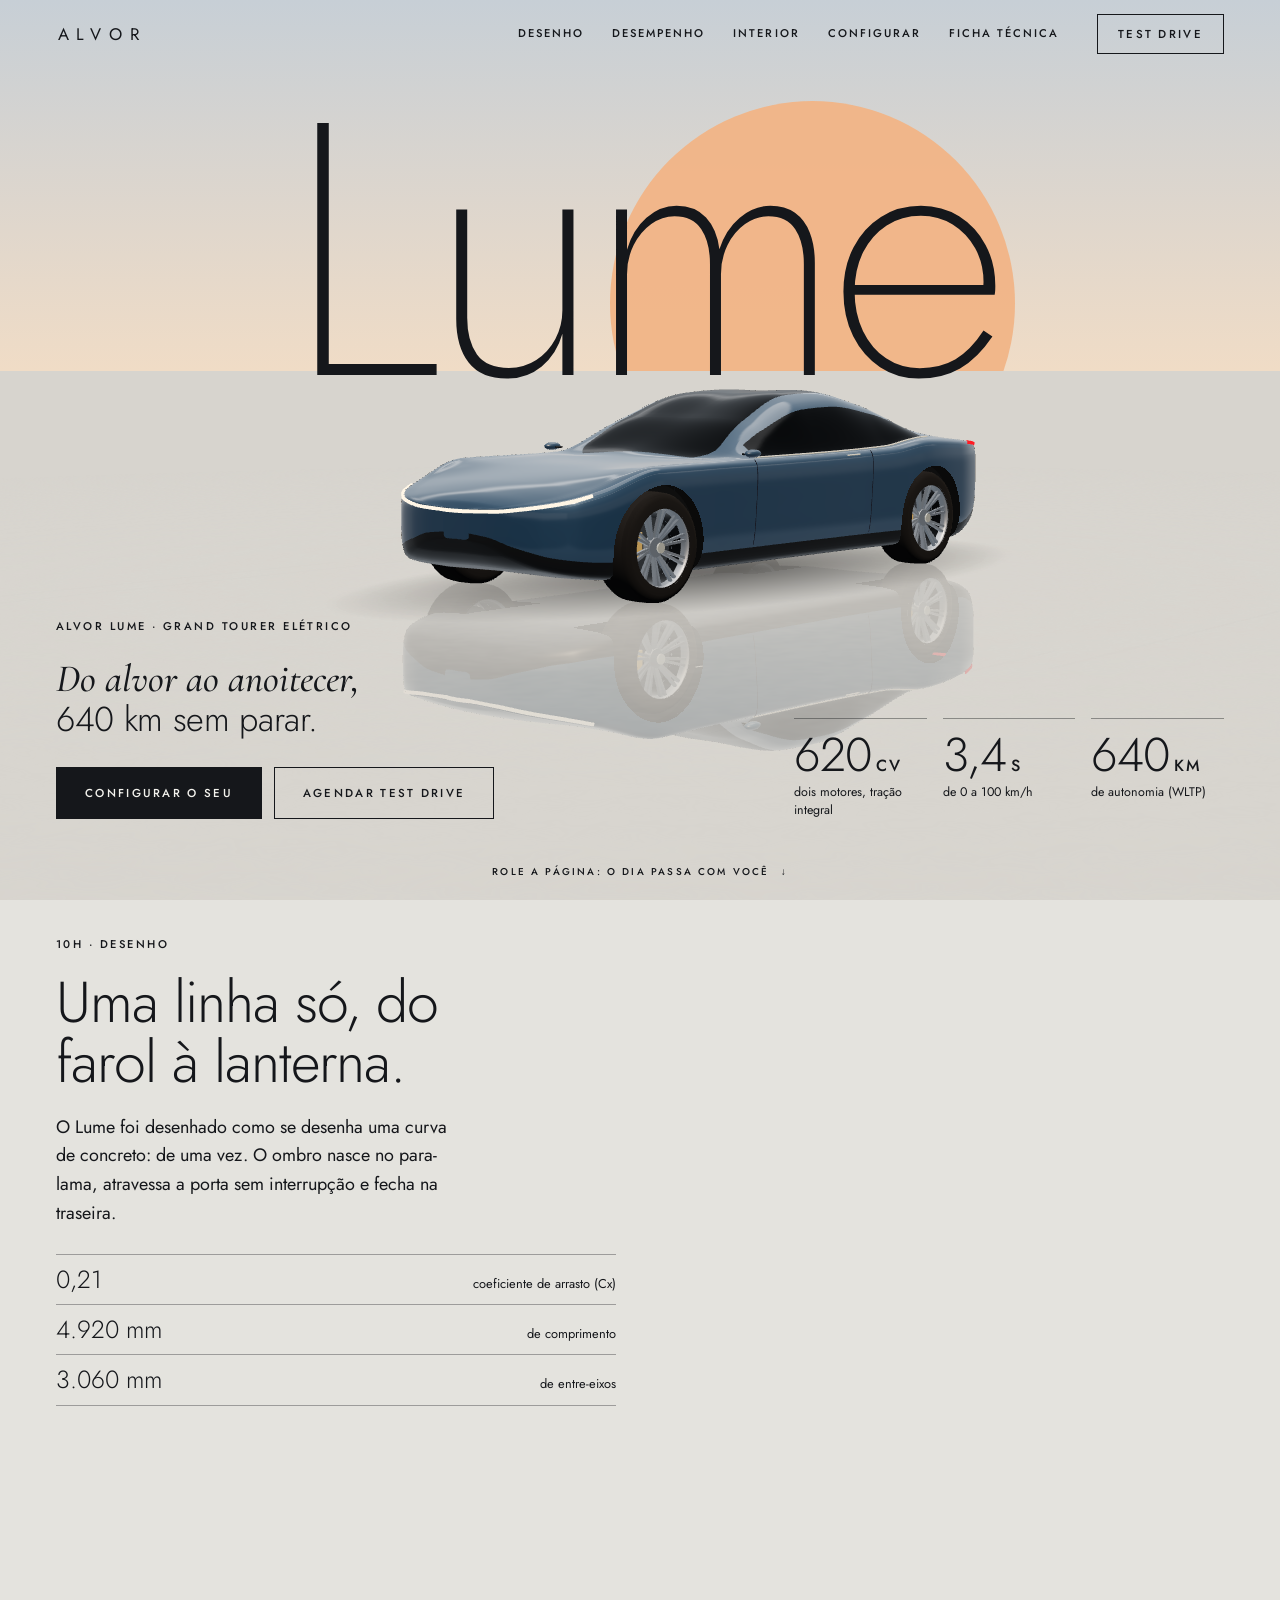
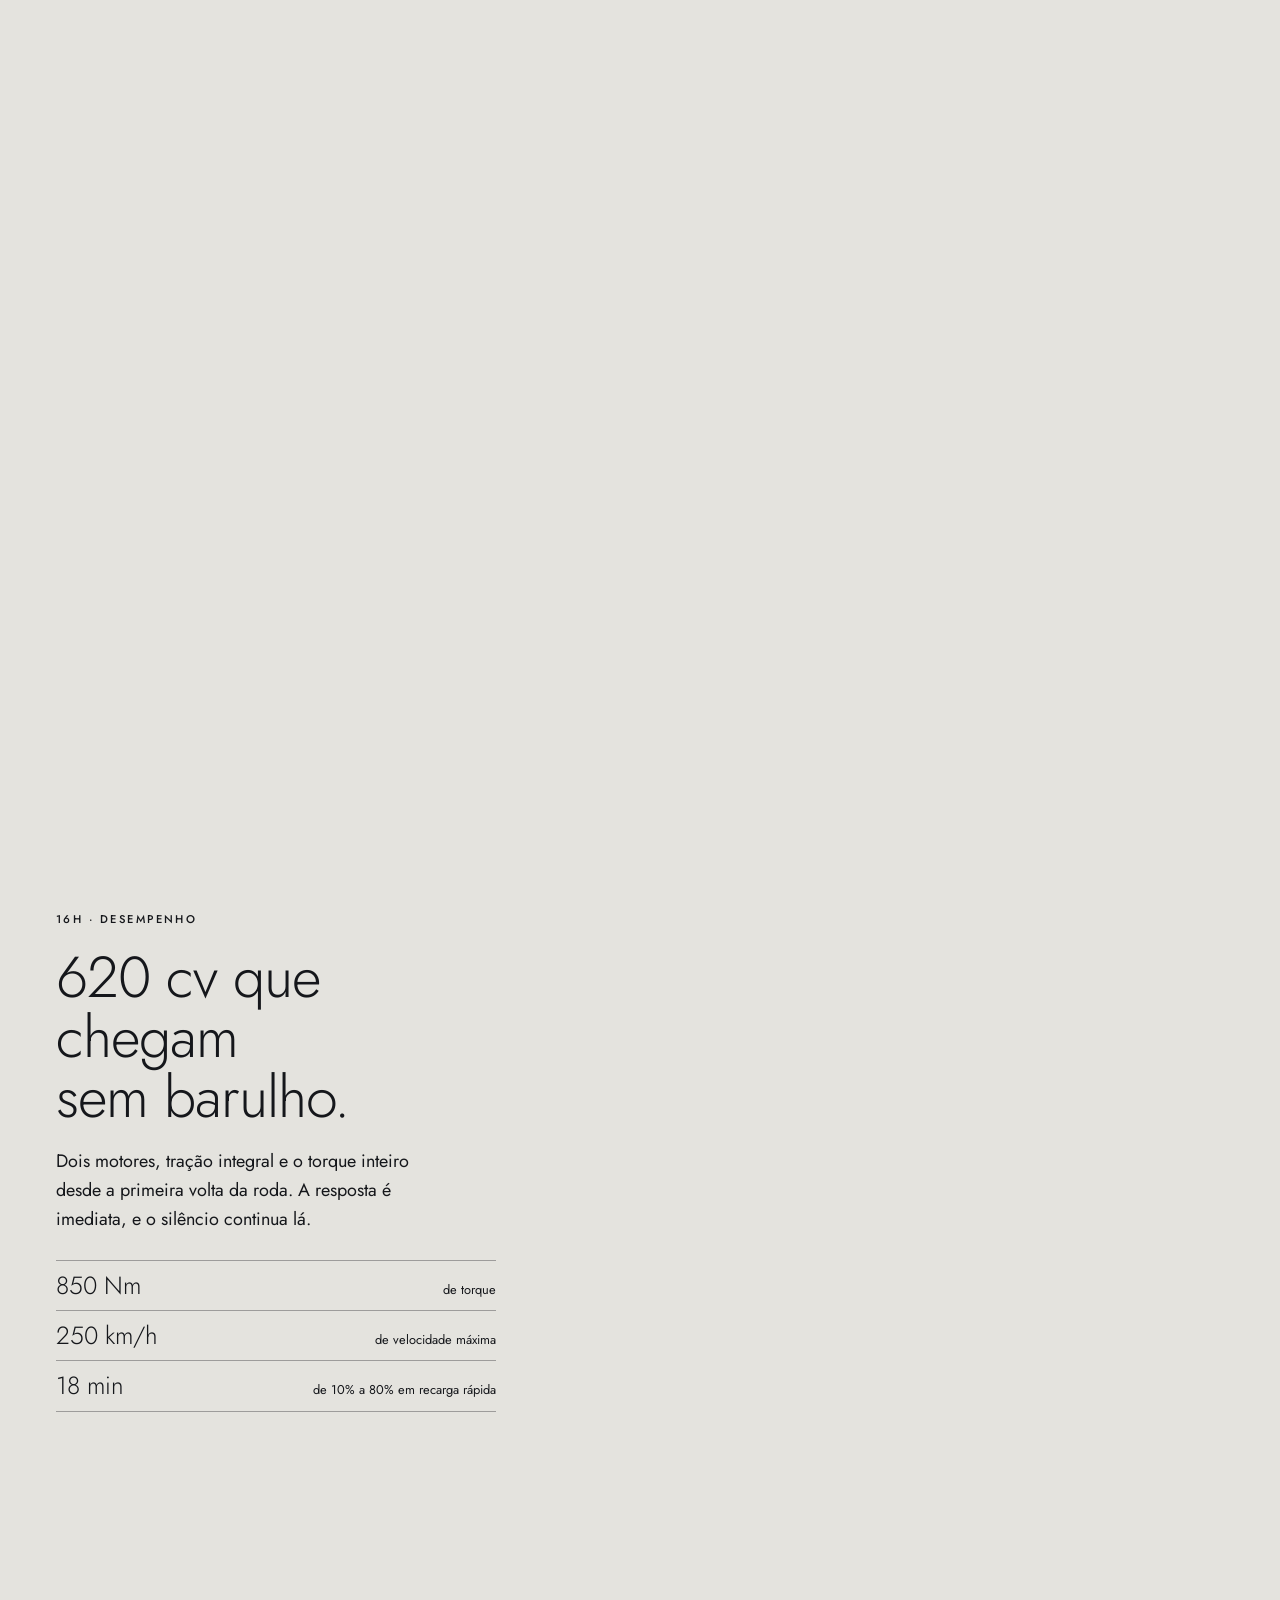
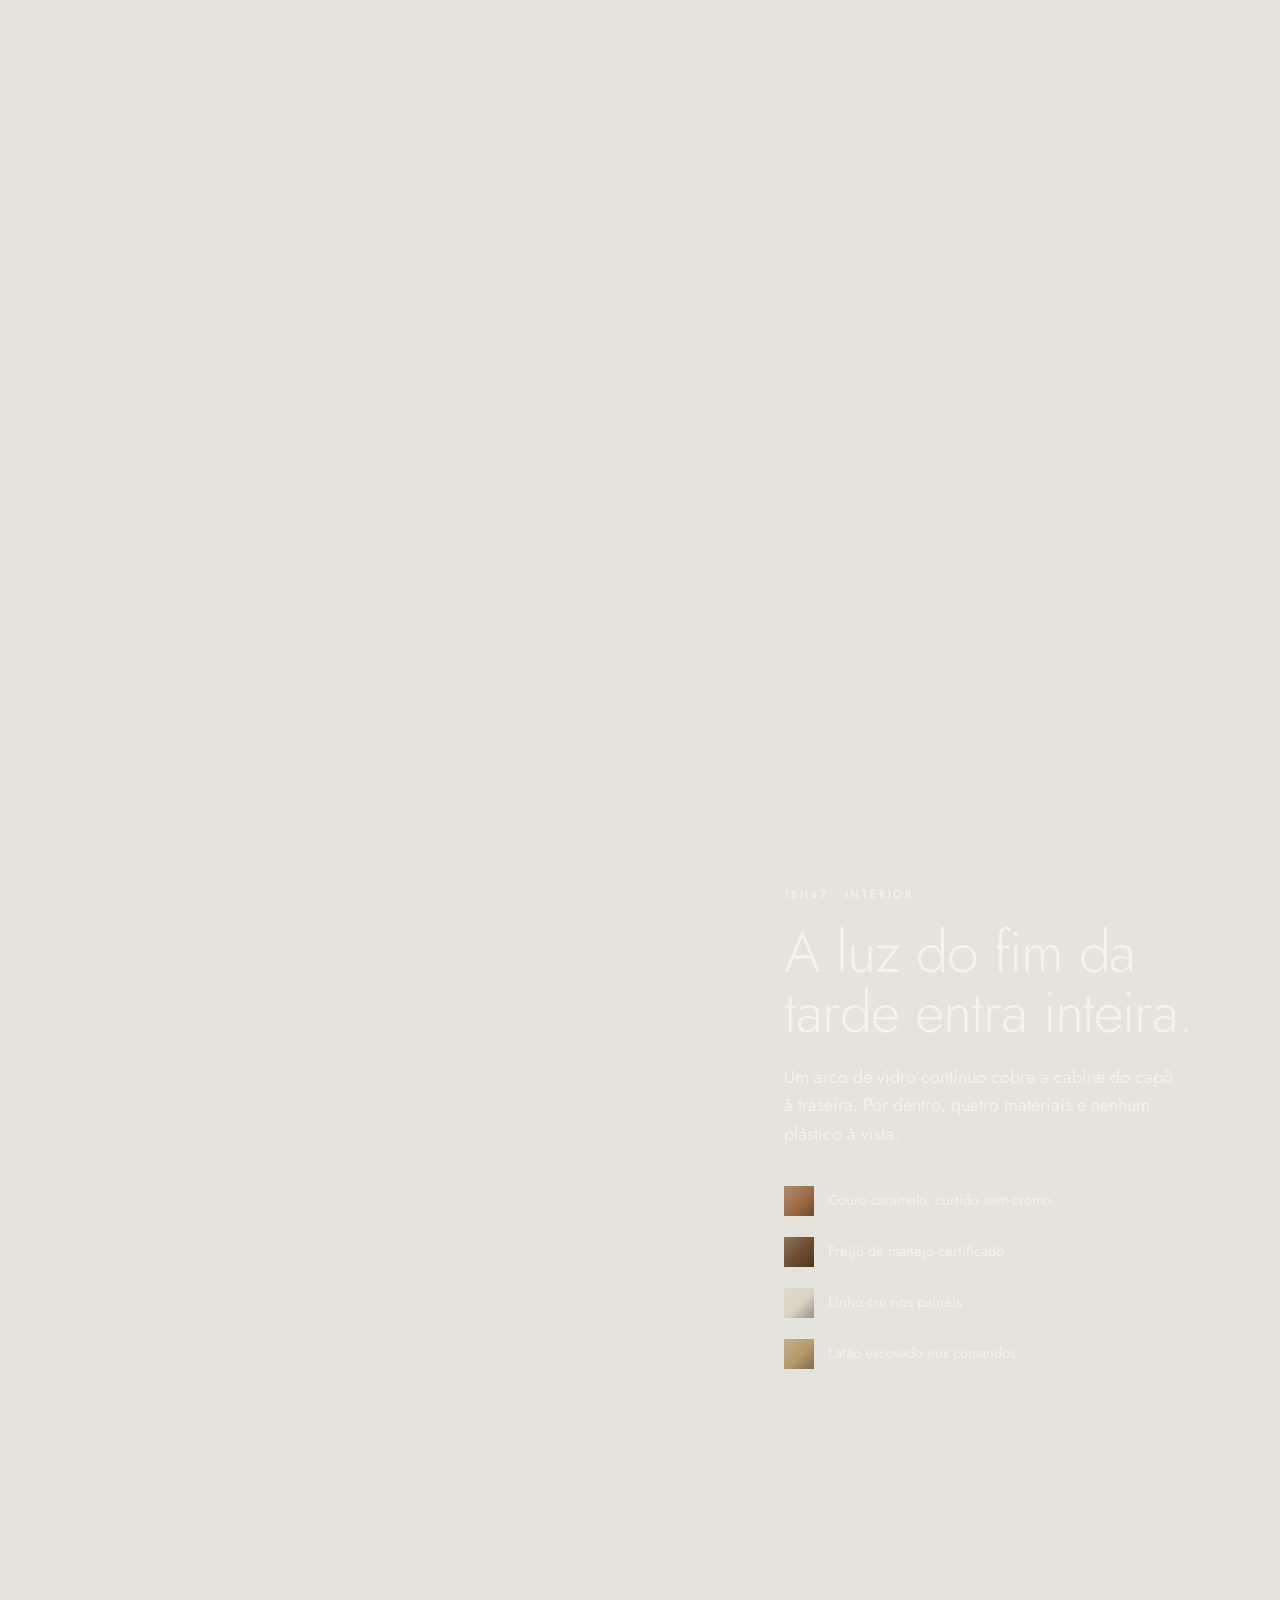
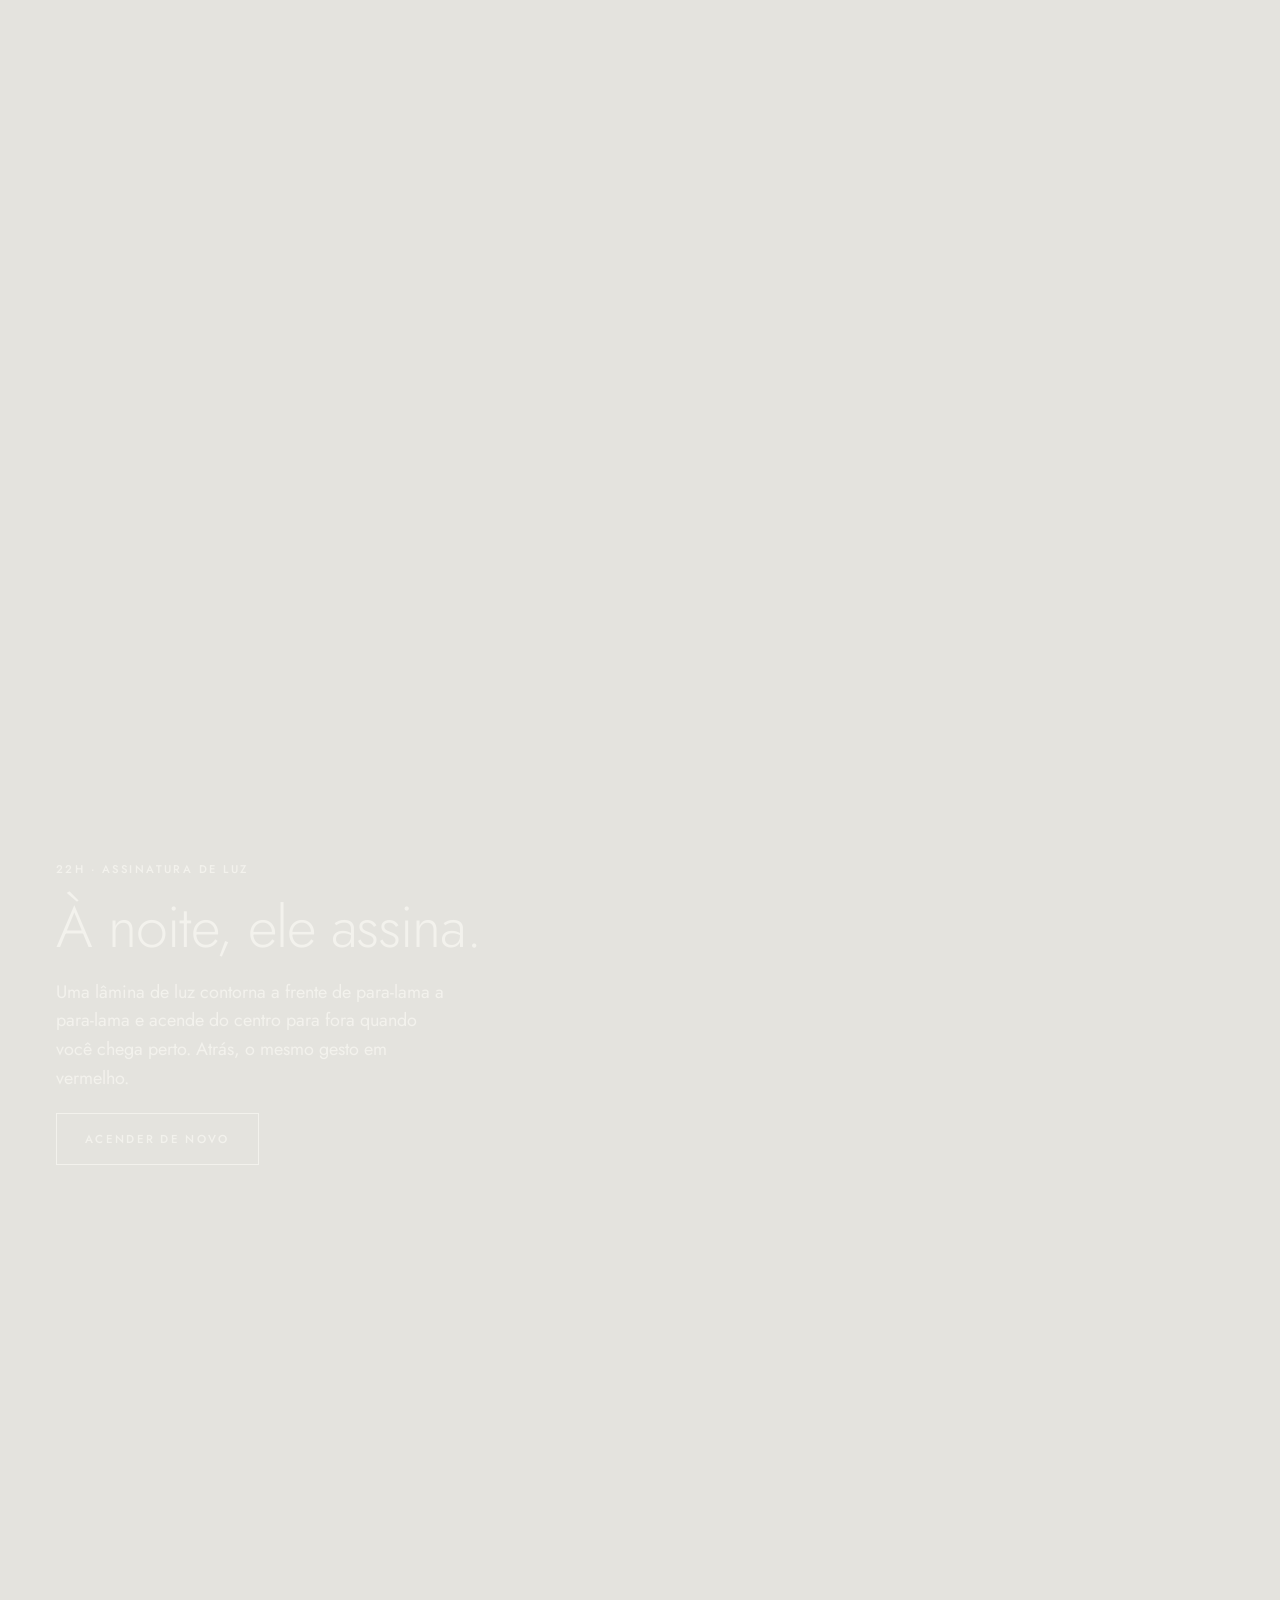
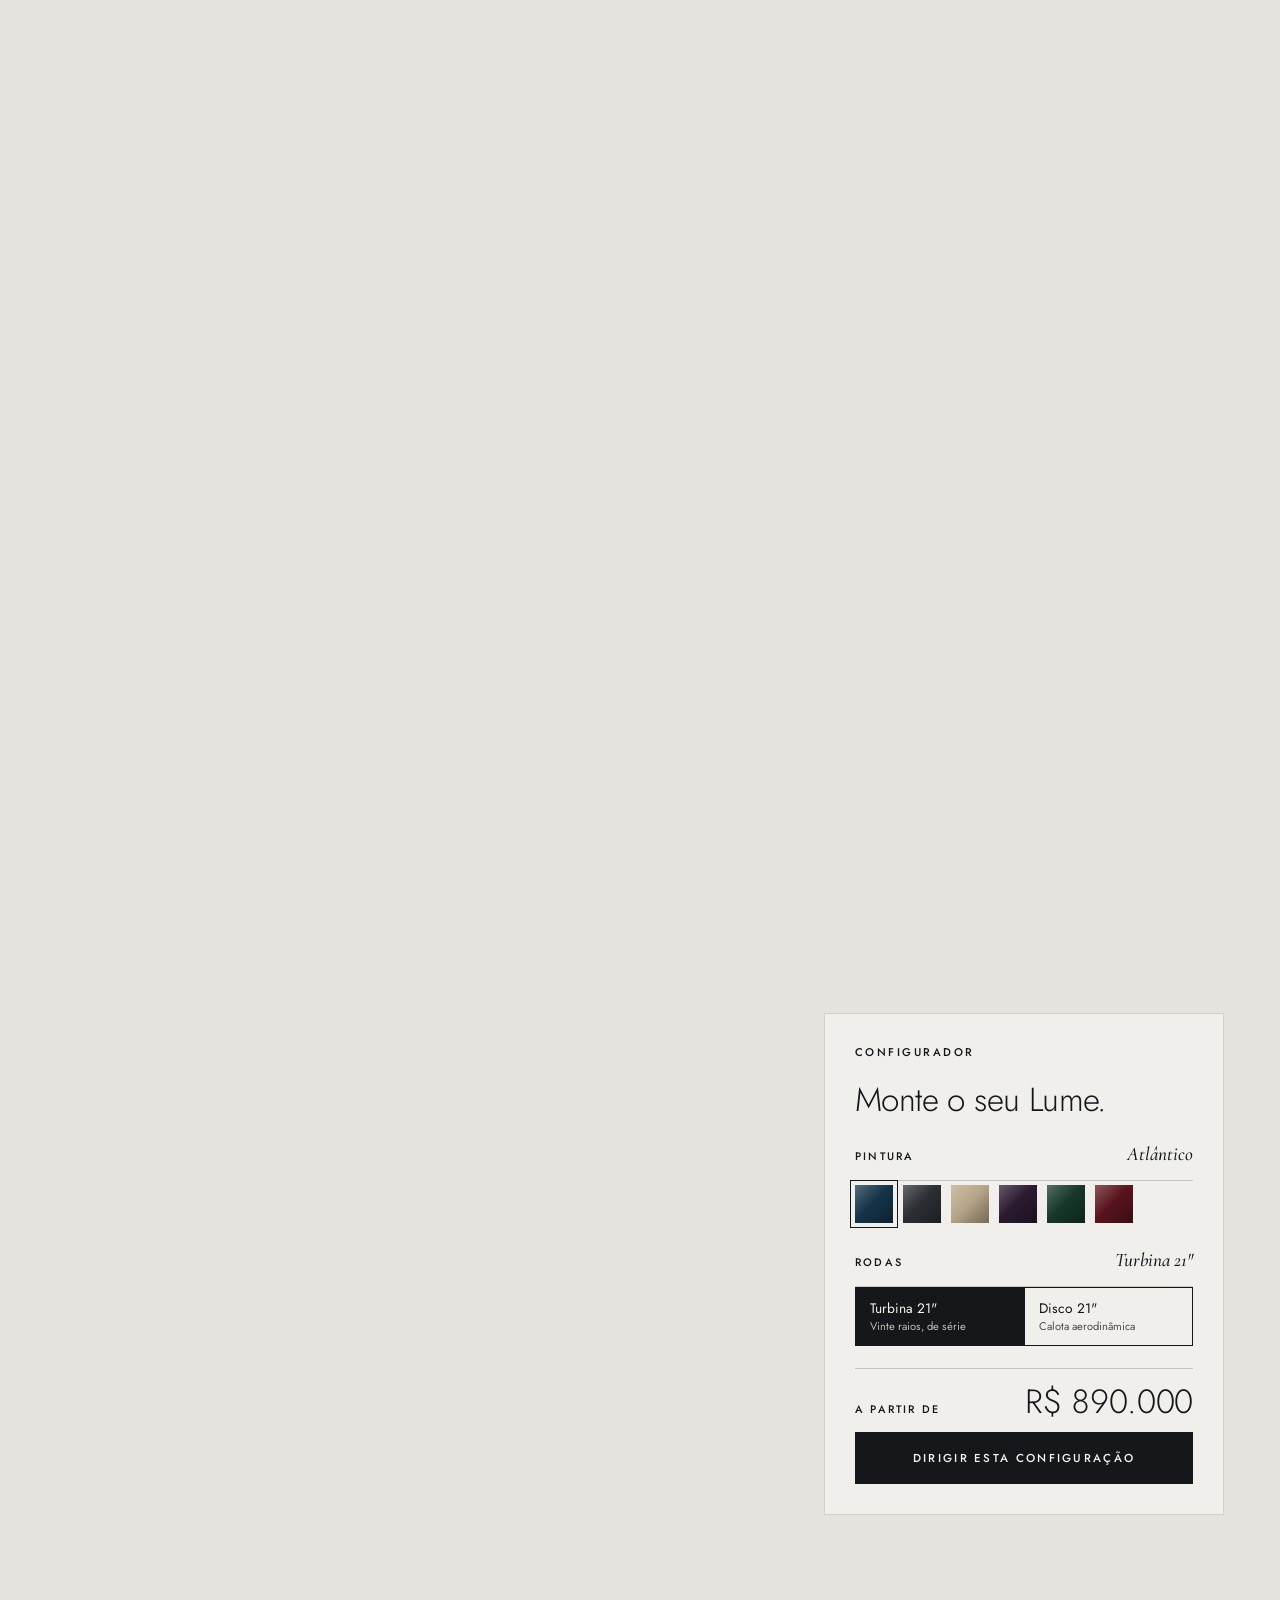
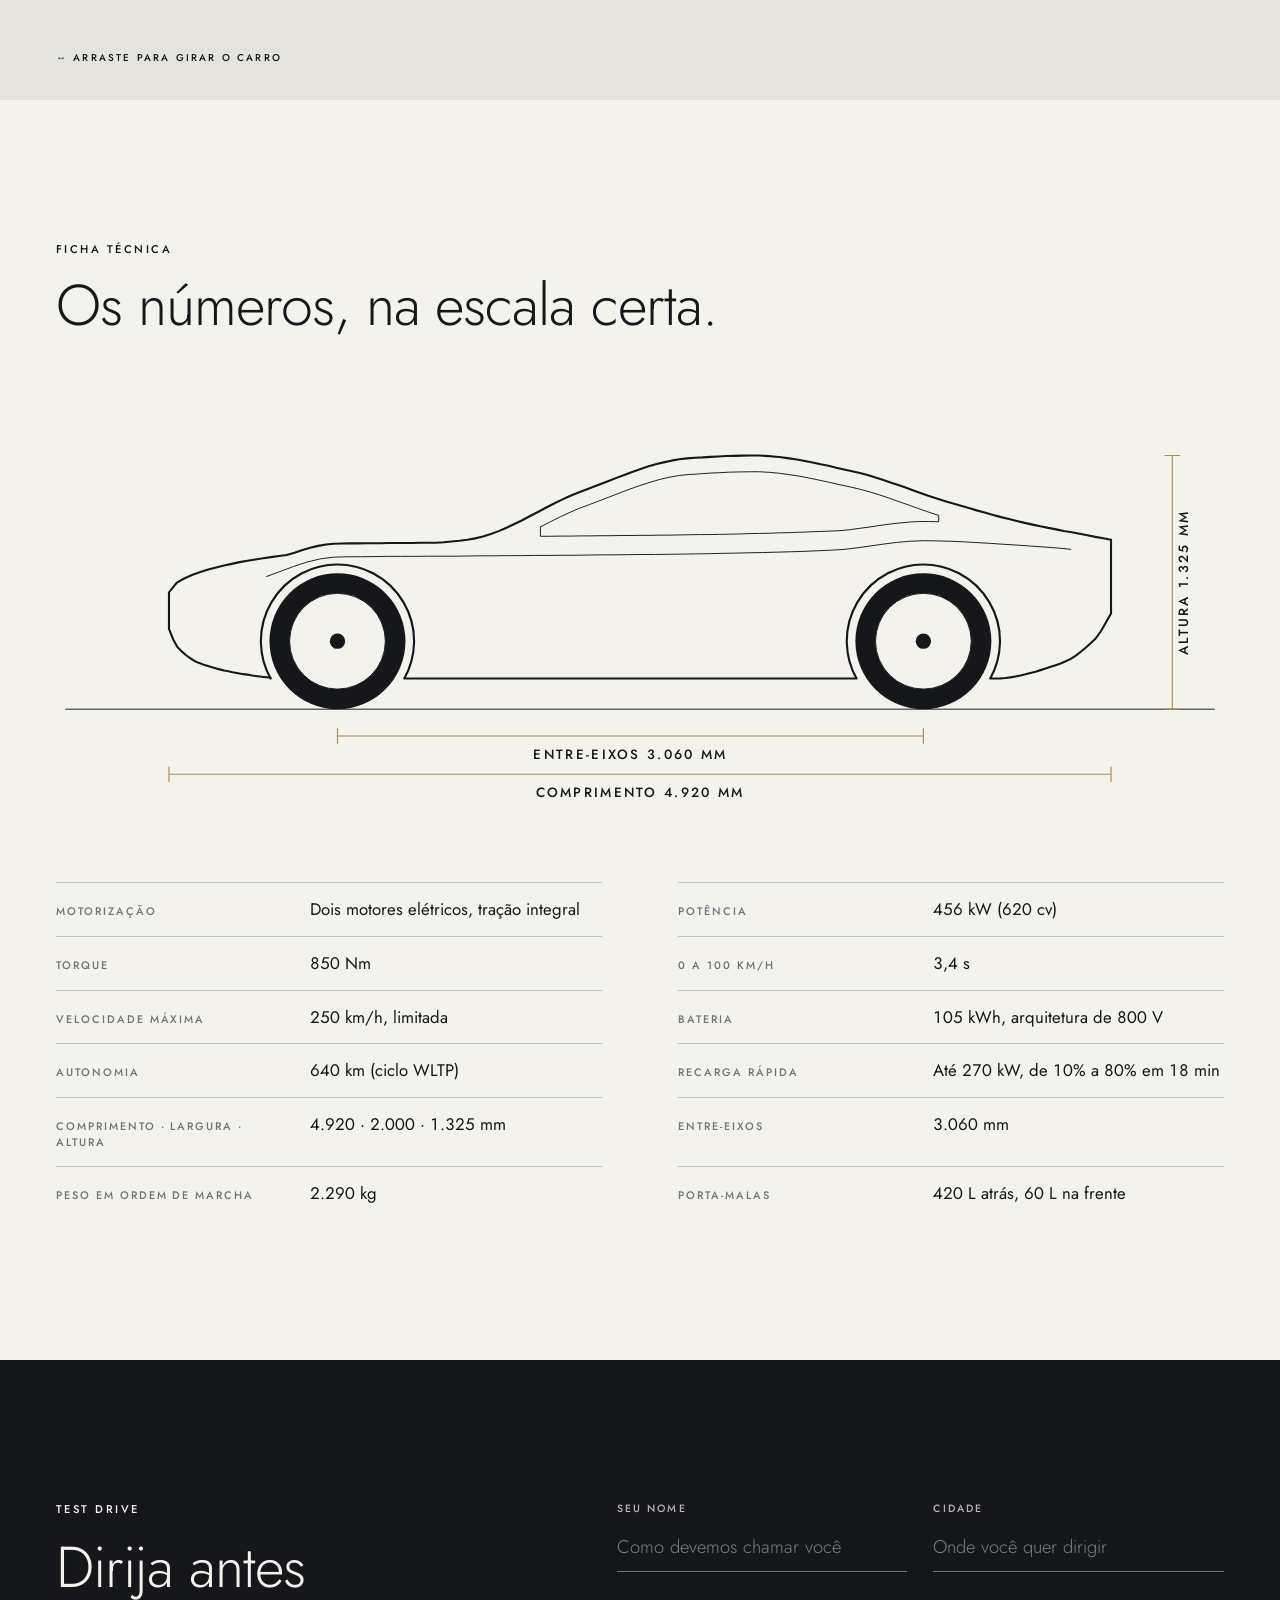
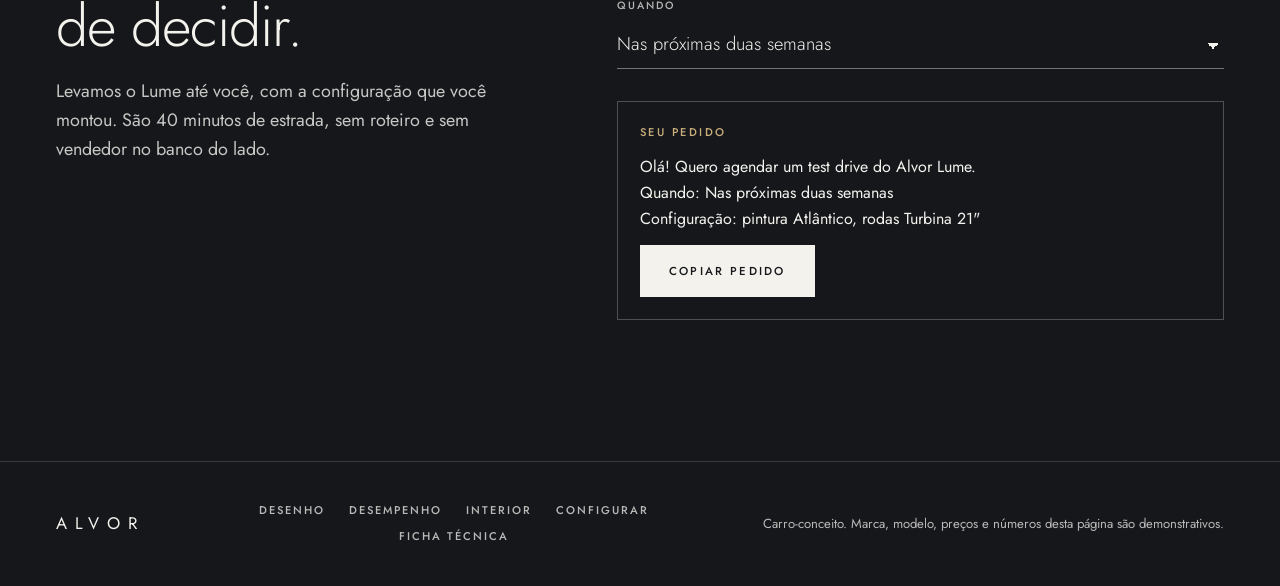
==== alvor-carros-de-luxo/index.html @ b8ae9181 "Adiciona página de carro de luxo com modelo 3D e motion design Site estático em alvor-carros-de-luxo" ====
<!DOCTYPE html>
<html lang="pt-BR">
<head>
<meta charset="utf-8">
<meta name="viewport" content="width=device-width, initial-scale=1, viewport-fit=cover">
<title>Alvor Lume</title>
<meta name="description" content="Alvor Lume, grand tourer elétrico: 620 cv, 0 a 100 km/h em 3,4 s e 640 km de autonomia. Configure o seu e agende um test drive.">
<meta name="theme-color" content="#E4E3DE">
<link rel="icon" href="data:image/svg+xml,%3Csvg xmlns='http://www.w3.org/2000/svg' viewBox='0 0 64 64'%3E%3Crect width='64' height='64' fill='%2315171B'/%3E%3Ccircle cx='32' cy='40' r='16' fill='%23F3B585'/%3E%3Crect y='40' width='64' height='24' fill='%2315171B'/%3E%3C/svg%3E">
<link rel="preconnect" href="https://fonts.googleapis.com">
<link rel="preconnect" href="https://fonts.gstatic.com" crossorigin>
<link rel="stylesheet" href="https://fonts.googleapis.com/css2?family=Jost:ital,wght@0,200..600;1,300..400&family=Cormorant+Garamond:ital,wght@0,400..600;1,400..600&display=swap">
<link rel="stylesheet" href="css/style.css">
</head>
<body>

<a class="skip" href="#desenho">Pular para o conteúdo</a>

<!-- ================= PALCO: céu, sol, nome e o carro em 3D ================= -->
<div class="stage" id="stage" aria-hidden="true">
  <div class="sky">
    <div class="sky__above"><div class="sun"></div></div>
  </div>
  <p class="stage__name" id="stage-name"><span>L</span><span>u</span><span>m</span><span>e</span></p>
  <canvas id="scene"></canvas>
  <svg class="stage__fallback" id="fallback" viewBox="-2.9 -1.6 5.8 2.1" preserveAspectRatio="xMidYMax meet"></svg>
  <p class="clock" id="clock"><span id="clock-time">06:12</span><i id="clock-label">Alvor</i></p>
</div>

<!-- ================= NAV ================= -->
<header class="nav" id="nav">
  <div class="nav__bar">
    <a class="nav__logo" href="#topo" aria-label="Alvor, voltar ao início">Alvor</a>
    <nav class="nav__links" aria-label="Seções do site">
      <a href="#desenho">Desenho</a>
      <a href="#desempenho">Desempenho</a>
      <a href="#interior">Interior</a>
      <a href="#configurar">Configurar</a>
      <a href="#ficha">Ficha técnica</a>
    </nav>
    <a class="btn btn--line nav__cta" href="#test-drive">Test drive</a>
    <button class="nav__menu" type="button" id="menu-btn" aria-expanded="false" aria-controls="menu-panel">Menu</button>
  </div>
  <div class="nav__panel" id="menu-panel" hidden>
    <a href="#desenho">Desenho</a>
    <a href="#desempenho">Desempenho</a>
    <a href="#interior">Interior</a>
    <a href="#configurar">Configurar</a>
    <a href="#ficha">Ficha técnica</a>
    <a href="#test-drive">Test drive</a>
  </div>
</header>

<main id="topo">
<div class="exp" id="exp">

  <!-- ===== 06h12 · Alvor ===== -->
  <section class="hero ch" id="hero" data-key="alvor">
    <div class="wrap hero__in">
      <div class="hero__copy">
        <p class="kicker">Alvor Lume · grand tourer elétrico</p>
        <h1 class="hero__line"><em>Do alvor ao anoitecer,</em> 640&nbsp;km sem parar.</h1>
        <div class="hero__cta">
          <a class="btn btn--solid" href="#configurar">Configurar o seu</a>
          <a class="btn btn--line" href="#test-drive">Agendar test drive</a>
        </div>
      </div>
      <dl class="facts">
        <div><dt>620<small>cv</small></dt><dd>dois motores, tração integral</dd></div>
        <div><dt>3,4<small>s</small></dt><dd>de 0 a 100 km/h</dd></div>
        <div><dt>640<small>km</small></dt><dd>de autonomia (WLTP)</dd></div>
      </dl>
    </div>
    <p class="hero__scroll">Role a página: o dia passa com você <span aria-hidden="true">↓</span></p>
  </section>

  <!-- ===== 10h · Desenho ===== -->
  <section class="ch ch--top" id="desenho" data-key="dia">
    <div class="wrap">
      <div class="ch__text">
        <p class="kicker">10h · Desenho</p>
        <h2>Uma linha só, do farol à lanterna.</h2>
        <p>O Lume foi desenhado como se desenha uma curva de concreto: de uma vez. O ombro nasce no para-lama, atravessa a porta sem interrupção e fecha na traseira.</p>
        <dl class="specs">
          <div><dt>0,21</dt><dd>coeficiente de arrasto (Cx)</dd></div>
          <div><dt>4.920 mm</dt><dd>de comprimento</dd></div>
          <div><dt>3.060 mm</dt><dd>de entre-eixos</dd></div>
        </dl>
      </div>
    </div>
  </section>

  <!-- ===== 16h · Desempenho ===== -->
  <section class="ch ch--left" id="desempenho" data-key="tarde">
    <div class="wrap">
      <div class="ch__text">
        <p class="kicker">16h · Desempenho</p>
        <h2>620 cv que chegam sem barulho.</h2>
        <p>Dois motores, tração integral e o torque inteiro desde a primeira volta da roda. A resposta é imediata, e o silêncio continua lá.</p>
        <dl class="specs">
          <div><dt>850 Nm</dt><dd>de torque</dd></div>
          <div><dt>250 km/h</dt><dd>de velocidade máxima</dd></div>
          <div><dt>18 min</dt><dd>de 10% a 80% em recarga rápida</dd></div>
        </dl>
      </div>
    </div>
  </section>

  <!-- ===== 18h47 · Interior ===== -->
  <section class="ch ch--right ch--dark" id="interior" data-key="poente">
    <div class="wrap">
      <div class="ch__text">
        <p class="kicker">18h47 · Interior</p>
        <h2>A luz do fim da tarde entra inteira.</h2>
        <p>Um arco de vidro contínuo cobre a cabine do capô à traseira. Por dentro, quatro materiais e nenhum plástico à vista.</p>
        <ul class="swatches">
          <li style="--m:#9C6B43"><span></span>Couro caramelo, curtido sem cromo</li>
          <li style="--m:#6E4B2F"><span></span>Freijó de manejo certificado</li>
          <li style="--m:#D9D2C2"><span></span>Linho cru nos painéis</li>
          <li style="--m:#B59A6A"><span></span>Latão escovado nos comandos</li>
        </ul>
      </div>
    </div>
  </section>

  <!-- ===== 22h · Assinatura de luz ===== -->
  <section class="ch ch--left ch--dark" id="luz" data-key="noite">
    <div class="wrap">
      <div class="ch__text">
        <p class="kicker">22h · Assinatura de luz</p>
        <h2>À noite, ele assina.</h2>
        <p>Uma lâmina de luz contorna a frente de para-lama a para-lama e acende do centro para fora quando você chega perto. Atrás, o mesmo gesto em vermelho.</p>
        <button class="btn btn--line" type="button" id="relight">Acender de novo</button>
      </div>
    </div>
  </section>

  <!-- ===== Configurador ===== -->
  <section class="config" id="configurar" data-key="estudio">
    <div class="wrap config__in">
      <div class="config__panel">
        <p class="kicker">Configurador</p>
        <h2>Monte o seu Lume.</h2>

        <fieldset class="opt">
          <legend>Pintura <output id="paint-name">Atlântico</output></legend>
          <div class="chips" id="paints" role="radiogroup" aria-label="Cor da pintura"></div>
        </fieldset>

        <fieldset class="opt">
          <legend>Rodas <output id="wheel-name">Turbina 21"</output></legend>
          <div class="seg" id="wheels"></div>
        </fieldset>

        <div class="config__sum">
          <p class="config__price"><small>A partir de</small><b id="price">R$ 890.000</b></p>
          <a class="btn btn--solid" href="#test-drive" id="config-cta">Dirigir esta configuração</a>
        </div>
      </div>
      <p class="config__hint" id="orbit-hint"><span aria-hidden="true">↔</span> Arraste para girar o carro</p>
    </div>
  </section>

</div>

<!-- ================= FICHA TÉCNICA ================= -->
<section class="sheet sec" id="ficha">
  <div class="wrap">
    <header class="sec-head">
      <p class="kicker">Ficha técnica</p>
      <h2>Os números, na escala certa.</h2>
    </header>

    <figure class="plan" id="plan">
      <svg id="plan-svg" role="img" aria-label="Vista lateral do Alvor Lume com cotas: 4.920 mm de comprimento, 3.060 mm de entre-eixos e 1.325 mm de altura"></svg>
    </figure>

    <dl class="table">
      <div><dt>Motorização</dt><dd>Dois motores elétricos, tração integral</dd></div>
      <div><dt>Potência</dt><dd>456 kW (620 cv)</dd></div>
      <div><dt>Torque</dt><dd>850 Nm</dd></div>
      <div><dt>0 a 100 km/h</dt><dd>3,4 s</dd></div>
      <div><dt>Velocidade máxima</dt><dd>250 km/h, limitada</dd></div>
      <div><dt>Bateria</dt><dd>105 kWh, arquitetura de 800 V</dd></div>
      <div><dt>Autonomia</dt><dd>640 km (ciclo WLTP)</dd></div>
      <div><dt>Recarga rápida</dt><dd>Até 270 kW, de 10% a 80% em 18 min</dd></div>
      <div><dt>Comprimento · largura · altura</dt><dd>4.920 · 2.000 · 1.325 mm</dd></div>
      <div><dt>Entre-eixos</dt><dd>3.060 mm</dd></div>
      <div><dt>Peso em ordem de marcha</dt><dd>2.290 kg</dd></div>
      <div><dt>Porta-malas</dt><dd>420 L atrás, 60 L na frente</dd></div>
    </dl>
  </div>
</section>

<!-- ================= TEST DRIVE ================= -->
<section class="drive sec" id="test-drive">
  <div class="wrap drive__grid">
    <div class="drive__intro">
      <p class="kicker">Test drive</p>
      <h2>Dirija antes de decidir.</h2>
      <p>Levamos o Lume até você, com a configuração que você montou. São 40 minutos de estrada, sem roteiro e sem vendedor no banco do lado.</p>
    </div>

    <form class="form" id="drive-form" novalidate>
      <div class="field">
        <label for="f-nome">Seu nome</label>
        <input type="text" id="f-nome" name="nome" autocomplete="name" placeholder="Como devemos chamar você">
      </div>
      <div class="field">
        <label for="f-cidade">Cidade</label>
        <input type="text" id="f-cidade" name="cidade" autocomplete="address-level2" placeholder="Onde você quer dirigir">
      </div>
      <div class="field field--full">
        <label for="f-quando">Quando</label>
        <select id="f-quando" name="quando">
          <option>Nas próximas duas semanas</option>
          <option>Neste mês</option>
          <option>Sem pressa, quero conhecer primeiro</option>
        </select>
      </div>

      <div class="msg field--full">
        <p class="kicker">Seu pedido</p>
        <p class="msg__text" id="msg" tabindex="0"></p>
        <div class="msg__actions">
          <a class="btn btn--solid" id="msg-send" href="#test-drive" target="_blank" rel="noopener" hidden>Enviar pelo WhatsApp</a>
          <button class="btn btn--solid" type="button" id="msg-copy">Copiar pedido</button>
          <p class="msg__status" id="msg-status" role="status" aria-live="polite"></p>
        </div>
      </div>
    </form>
  </div>
</section>

</main>

<footer class="foot">
  <div class="wrap foot__in">
    <p class="foot__logo">Alvor</p>
    <nav aria-label="Rodapé">
      <a href="#desenho">Desenho</a>
      <a href="#desempenho">Desempenho</a>
      <a href="#interior">Interior</a>
      <a href="#configurar">Configurar</a>
      <a href="#ficha">Ficha técnica</a>
    </nav>
    <p class="foot__note">Carro-conceito. Marca, modelo, preços e números desta página são demonstrativos.</p>
  </div>
</footer>

<script src="js/vendor/three.min.js"></script>
<script src="js/car.js"></script>
<script src="js/app.js"></script>
</body>
</html>
---- alvor-carros-de-luxo/css/style.css ----
/* ==========================================================================
   Alvor Lume
   Layout: um palco fixo (céu, sol, piso e o carro em 3D) fica atrás de tudo.
   Os capítulos rolam por cima e o dia passa junto: alvor, manhã, tarde,
   poente e noite. Depois, o estúdio do configurador e uma ficha técnica em
   papel claro. Geometria modernista: retângulos secos, um disco, fios finos.
   ========================================================================== */

:root {
  color-scheme: light;

  /* pedra, osso, grafite e latão */
  --stone: #E4E3DE;
  --bone: #F3F2ED;
  --ink: #15171B;
  --graphite: #2B2E34;
  --mist: #6F747B;
  --brass: #A88A55;
  --brass-hi: #C9AE7C;

  /* palco: valores do alvor, sobrescritos por JS a cada frame */
  --sky-top: #C7CFD6;
  --sky-hor: #F1DCC6;
  --ground: #D8D5CF;
  --sun-col: #F3B585;
  --sun-a: 1;
  --hy: 58vh;
  --sun-x: 62vw;
  --sun-y: 9vh;
  --sun-s: 44vh;

  --display: "Jost", "Futura", "Century Gothic", "Trebuchet MS", sans-serif;
  --text: "Jost", "Futura", "Century Gothic", "Trebuchet MS", sans-serif;
  --serif: "Cormorant Garamond", "Cormorant", Garamond, Georgia, serif;

  --gutter: clamp(18px, 4.4vw, 56px);
  --nav-h: 68px;
  --ease-out: cubic-bezier(.16, 1, .3, 1);
  --ease-io: cubic-bezier(.65, 0, .25, 1);
}

*, *::before, *::after { box-sizing: border-box; }
html { -webkit-text-size-adjust: 100%; }

body::before { content: ""; position: fixed; inset: 0 0 auto; height: env(safe-area-inset-top, 0px); z-index: 70; background: var(--sky-top); }

body {
  margin: 0;
  background: var(--stone);
  color: var(--ink);
  font-family: var(--text);
  font-size: 18px;
  font-weight: 400;
  line-height: 1.6;
  -webkit-font-smoothing: antialiased;
  text-rendering: optimizeLegibility;
  overflow-x: hidden;
  overflow-x: clip;
}

h1, h2, h3, p, ul, ol, dl, dd, figure, fieldset { margin: 0; }
ul, ol { padding: 0; list-style: none; }
fieldset { border: 0; padding: 0; min-width: 0; }
a { color: inherit; }
button, input, select { font: inherit; color: inherit; }
button { cursor: pointer; background: none; border: 0; padding: 0; }
svg, canvas { max-width: 100%; }
[hidden] { display: none !important; }
:focus-visible { outline: 2px solid currentColor; outline-offset: 4px; }

.skip { position: fixed; left: 16px; top: -80px; z-index: 100; background: var(--ink); color: var(--bone); padding: 10px 16px; font-size: .8rem; letter-spacing: .12em; text-transform: uppercase; text-decoration: none; }
.skip:focus { top: calc(12px + env(safe-area-inset-top, 0px)); }

.wrap {
  width: min(1360px, 100%);
  margin-inline: auto;
  padding-left: max(var(--gutter), env(safe-area-inset-left, 0px));
  padding-right: max(var(--gutter), env(safe-area-inset-right, 0px));
}
.sec { padding-block: clamp(84px, 11vw, 168px); }

/* ---------- tipos ---------- */

.kicker { font-size: .7rem; font-weight: 500; letter-spacing: .22em; text-transform: uppercase; line-height: 1.5; }

h2 {
  font-family: var(--display); font-weight: 300;
  font-size: clamp(2rem, 4.5vw, 3.9rem);
  line-height: 1.04; letter-spacing: -.018em;
  text-wrap: balance;
}
em { font-family: var(--serif); font-style: italic; font-weight: 500; font-size: 1.12em; letter-spacing: 0; }

/* ---------- botões: retângulos secos, preenchimento que entra pela esquerda ---------- */

.btn {
  position: relative; isolation: isolate; overflow: hidden;
  display: inline-flex; align-items: center; justify-content: center;
  min-height: 52px; padding: 0 28px;
  font-size: .72rem; font-weight: 500; letter-spacing: .2em; text-transform: uppercase; text-decoration: none; white-space: nowrap;
  border: 1px solid var(--fg, currentColor);
  transition: color .5s var(--ease-out), border-color .5s;
}
.btn::before { content: ""; position: absolute; inset: 0; z-index: -1; background: var(--brass); transform: scaleX(0); transform-origin: left; transition: transform .6s var(--ease-out); }
.btn--solid { background: var(--fg, var(--ink)); color: var(--on-fg, var(--bone)); }
.btn--line { color: var(--fg, currentColor); }
@media (hover: hover) {
  .btn:hover::before { transform: scaleX(1); }
  .btn:hover { color: var(--ink); border-color: var(--brass); }
}
.btn:active { opacity: .8; }

/* ==========================================================================
   PALCO
   ========================================================================== */

.stage { position: fixed; inset: 0; z-index: 0; overflow: hidden; pointer-events: none; }
.sky {
  position: absolute; inset: 0;
  background: linear-gradient(to bottom, var(--sky-top) 0, var(--sky-hor) var(--hy), var(--ground) var(--hy), var(--ground) 100%);
}
.sky__above { position: absolute; left: 0; right: 0; top: 0; height: var(--hy); overflow: hidden; }
.sun {
  position: absolute; left: var(--sun-x); bottom: calc(var(--sun-y) - var(--sun-s) / 2);
  width: var(--sun-s); height: var(--sun-s); margin-left: calc(var(--sun-s) / -2);
  border-radius: 50%; background: var(--sun-col); opacity: var(--sun-a);
}

.stage__name {
  position: absolute; left: 0; right: 0; top: calc(var(--hy) - .835em);   /* as letras ficam de pé sobre o horizonte */
  display: flex; justify-content: center;
  font-family: var(--display); font-weight: 200;
  font-size: min(36vw, 40svh); line-height: 1; letter-spacing: -.045em;
  color: var(--ink); white-space: nowrap;
  opacity: var(--name-a, 1); transform: translateY(var(--name-y, 0));
}
.stage__name span { display: inline-block; }
.js .stage__name span { opacity: 0; transform: translateY(.16em); transition: opacity 1.6s var(--ease-out), transform 2s var(--ease-out); transition-delay: calc(.5s + var(--i) * .13s); }
.js .stage.is-lit .stage__name span { opacity: 1; transform: none; }

#scene { position: absolute; inset: 0; width: 100%; height: 100%; display: block; }
.stage__fallback { display: none; position: absolute; left: 16%; width: 68%; bottom: calc(100% - var(--hy) - 20vh); height: 30vh; }
.no-webgl #scene { display: none; }
.no-webgl .stage__fallback { display: block; }
.stage__fallback path { fill: var(--ink); }
.stage__fallback circle { fill: var(--graphite); }

.clock {
  position: absolute; left: max(var(--gutter), env(safe-area-inset-left, 0px)); bottom: calc(22px + env(safe-area-inset-bottom, 0px));
  display: flex; align-items: baseline; gap: 12px;
  color: var(--clock-ink, var(--ink)); opacity: var(--clock-a, 0);
  font-variant-numeric: tabular-nums;
}
.clock span { font-family: var(--display); font-weight: 300; font-size: 1.5rem; letter-spacing: .02em; line-height: 1; }
.clock i { font-style: normal; font-size: .62rem; font-weight: 500; letter-spacing: .22em; text-transform: uppercase; }

/* ==========================================================================
   NAV
   ========================================================================== */

.nav {
  position: fixed; inset: 0 0 auto 0; z-index: 60;
  padding-top: env(safe-area-inset-top, 0px);
  padding-left: max(var(--gutter), env(safe-area-inset-left, 0px));
  padding-right: max(var(--gutter), env(safe-area-inset-right, 0px));
  color: var(--ink); --fg: var(--ink);
  transition: color .6s, transform .6s var(--ease-out);
}
.nav.is-light { color: var(--bone); --fg: var(--bone); }
.nav.is-hidden { transform: translateY(-110%); }
.nav__bar { width: min(1248px, 100%); height: var(--nav-h); margin-inline: auto; display: flex; align-items: center; gap: 12px; }
.nav__logo { margin-right: auto; font-family: var(--display); font-weight: 400; font-size: 1.05rem; letter-spacing: .46em; text-transform: uppercase; text-decoration: none; padding-left: .1em; }
.nav__links { display: none; gap: 4px; margin-right: 14px; }
.nav__links a, .nav__menu { font-size: .7rem; font-weight: 500; letter-spacing: .18em; text-transform: uppercase; text-decoration: none; }
.nav__links a { position: relative; padding: 12px 12px; }
.nav__links a::after { content: ""; position: absolute; left: 12px; right: 12px; bottom: 6px; height: 1px; background: currentColor; transform: scaleX(0); transform-origin: right; transition: transform .5s var(--ease-out); }
.nav__links a:hover::after { transform: scaleX(1); transform-origin: left; }
.nav__cta { min-height: 40px; padding-inline: 20px; }
.nav__menu { padding: 12px 0 12px 12px; }
.nav__panel { display: grid; width: min(1248px, 100%); margin-inline: auto; padding: 6px 0 18px; }
.nav__panel a { padding: 13px 0; border-top: 1px solid color-mix(in srgb, currentColor 22%, transparent); font-family: var(--display); font-weight: 300; font-size: 1.5rem; text-decoration: none; }
.nav.is-open { color: var(--bone); --fg: var(--bone); }
.nav.is-open::before { content: ""; position: absolute; inset: 0; z-index: -1; background: var(--ink); }
@media (min-width: 980px) { .nav__links { display: flex; } .nav__menu, .nav__panel { display: none; } }

/* ==========================================================================
   CAPÍTULOS sobre o palco
   ========================================================================== */

.exp { position: relative; z-index: 1; }
.ch { position: relative; color: var(--ink); --fg: var(--ink); --on-fg: var(--bone); }
.ch--dark { color: var(--bone); --fg: var(--bone); --on-fg: var(--ink); }

/* ----- alvor ----- */
.hero { min-height: 100vh; min-height: 100svh; display: grid; align-items: end; }
.hero__in {
  display: grid; grid-template-columns: minmax(0, 1fr); gap: 28px; align-items: end;
  padding-top: calc(var(--nav-h) + 24px + env(safe-area-inset-top, 0px));
  padding-bottom: clamp(64px, 9vh, 96px);
}
.hero__copy { display: grid; gap: 22px; justify-items: start; }
.hero__line { font-family: var(--display); font-weight: 300; font-size: clamp(1.5rem, 2.7vw, 2.5rem); line-height: 1.12; letter-spacing: -.01em; max-width: 15em; text-wrap: balance; }
.hero__cta { display: flex; flex-wrap: wrap; gap: 12px; margin-top: 6px; }

.facts { display: grid; grid-template-columns: repeat(3, minmax(0, 1fr)); gap: 16px; }
.facts div { display: grid; gap: 6px; align-content: start; padding-top: 12px; border-top: 1px solid color-mix(in srgb, currentColor 40%, transparent); min-width: 0; }
.facts dt { font-family: var(--display); font-weight: 300; font-size: clamp(1.9rem, 3.7vw, 3.4rem); line-height: 1; letter-spacing: -.02em; white-space: nowrap; font-variant-numeric: lining-nums; }
.facts dt small { font-size: .34em; font-weight: 500; letter-spacing: .12em; text-transform: uppercase; margin-left: .3em; }
.facts dd { font-size: .78rem; line-height: 1.4; }

.hero__scroll { position: absolute; left: 0; right: 0; bottom: calc(20px + env(safe-area-inset-bottom, 0px)); text-align: center; font-size: .62rem; font-weight: 500; letter-spacing: .22em; text-transform: uppercase; }
.hero__scroll span { display: inline-block; margin-left: 6px; animation: nudge 1.8s var(--ease-io) infinite; }
@keyframes nudge { 0%, 100% { transform: translateY(-2px); } 50% { transform: translateY(4px); } }
@media (max-width: 899px) { .hero__scroll { display: none; } }
@media (max-width: 599px) { .hero__cta .btn--line { display: none; } .hero__in { padding-bottom: 34px; gap: 22px; } .hero__copy { gap: 16px; } }
@media (min-width: 900px) { .hero__in { grid-template-columns: minmax(0, 1fr) minmax(0, 430px); gap: 48px; } }

/* ----- capítulos rolantes ----- */
.ch:not(.hero) { min-height: 175vh; }
.ch:not(.hero) > .wrap { min-height: inherit; }      /* dá altura ao bloco para o texto ficar preso enquanto a cena muda */
.ch__text {
  position: sticky; top: calc(var(--nav-h) + 6vh);
  display: grid; gap: 20px; justify-items: start;
  width: min(440px, 100%);
  padding-block: 4vh;
}
.ch__text > p:not(.kicker) { max-width: 36ch; }
.ch--left .ch__text { margin-right: auto; }
.ch--right .ch__text { margin-left: auto; }
@media (min-width: 900px) {
  .ch--left .ch__text, .ch--right .ch__text { top: 26vh; }
  .ch--top .ch__text { width: min(560px, 100%); }
}

.specs { display: grid; gap: 0; width: 100%; margin-top: 6px; }
.specs div { display: flex; align-items: baseline; justify-content: space-between; gap: 18px; padding-block: 11px; border-top: 1px solid color-mix(in srgb, currentColor 34%, transparent); }
.specs div:last-child { border-bottom: 1px solid color-mix(in srgb, currentColor 34%, transparent); }
.specs dt { font-family: var(--display); font-weight: 300; font-size: 1.55rem; line-height: 1.1; white-space: nowrap; }
.specs dd { font-size: .8rem; line-height: 1.35; text-align: right; }

.swatches { display: grid; gap: 0; width: 100%; margin-top: 6px; }
.swatches li { display: flex; align-items: center; gap: 14px; padding-block: 10px; border-top: 1px solid color-mix(in srgb, currentColor 30%, transparent); font-size: .92rem; line-height: 1.3; }
.swatches li:last-child { border-bottom: 1px solid color-mix(in srgb, currentColor 30%, transparent); }
.swatches span { flex: none; width: 30px; height: 30px; background: linear-gradient(135deg, color-mix(in srgb, var(--m) 78%, white), var(--m) 55%, color-mix(in srgb, var(--m) 70%, black)); }

/* entrada do texto de cada capítulo */
.js .ch:not(.hero) .ch__text > * { opacity: 0; transform: translateY(22px); transition: opacity .9s var(--ease-out), transform 1.1s var(--ease-out); }
.js .ch.is-seen .ch__text > * { opacity: 1; transform: none; }
.js .ch.is-seen .ch__text > *:nth-child(2) { transition-delay: .08s; }
.js .ch.is-seen .ch__text > *:nth-child(3) { transition-delay: .16s; }
.js .ch.is-seen .ch__text > *:nth-child(4) { transition-delay: .24s; }

/* ==========================================================================
   CONFIGURADOR
   ========================================================================== */

.config { position: relative; min-height: 100vh; min-height: 100svh; display: grid; color: var(--ink); --fg: var(--ink); --on-fg: var(--bone); touch-action: pan-y; cursor: grab; -webkit-user-select: none; user-select: none; }
.config.is-drag { cursor: grabbing; }
.config__in { position: relative; display: grid; align-items: end; padding-block: calc(var(--nav-h) + 20px) 28px; }
.config__panel {
  display: grid; gap: 22px; width: min(400px, 100%); cursor: auto;
  padding: clamp(20px, 2.4vw, 30px);
  background: color-mix(in srgb, var(--bone) 86%, transparent);
  -webkit-backdrop-filter: blur(14px); backdrop-filter: blur(14px);
  border: 1px solid color-mix(in srgb, var(--ink) 14%, transparent);
}
.config__panel h2 { font-size: clamp(1.7rem, 2.6vw, 2.3rem); }
.opt { display: grid; gap: 12px; }
.opt legend { display: flex; justify-content: space-between; align-items: baseline; gap: 12px; width: 100%; padding: 0 0 10px; font-size: .68rem; font-weight: 500; letter-spacing: .2em; text-transform: uppercase; border-bottom: 1px solid color-mix(in srgb, var(--ink) 20%, transparent); }
.opt output { font-family: var(--serif); font-style: italic; font-weight: 500; font-size: 1.2rem; letter-spacing: 0; text-transform: none; }
.chips { display: flex; flex-wrap: wrap; gap: 10px; padding-top: 4px; }
.chips button { position: relative; width: 38px; height: 38px; background: linear-gradient(135deg, color-mix(in srgb, var(--c) 72%, white) 0, var(--c) 46%, color-mix(in srgb, var(--c) 64%, black) 100%); transition: transform .5s var(--ease-out); }
.chips button::after { content: ""; position: absolute; inset: -5px; border: 1px solid var(--ink); opacity: 0; transform: scale(.86); transition: opacity .3s, transform .5s var(--ease-out); }
.chips button[aria-checked="true"]::after { opacity: 1; transform: none; }
@media (hover: hover) { .chips button:hover { transform: translateY(-3px); } }
.seg { display: grid; grid-template-columns: repeat(2, minmax(0, 1fr)); border: 1px solid var(--ink); }
.seg input { position: absolute; opacity: 0; pointer-events: none; }
.seg label { cursor: pointer; display: grid; gap: 2px; padding: 12px 14px; font-size: .86rem; line-height: 1.25; transition: background-color .4s, color .4s; }
.seg label small { font-size: .7rem; opacity: .75; }
.seg label + input + label { border-left: 1px solid var(--ink); }
.seg input:checked + label { background: var(--ink); color: var(--bone); }
.seg input:focus-visible + label { outline: 2px solid var(--brass); outline-offset: 2px; }
.config__sum { display: grid; gap: 14px; padding-top: 16px; border-top: 1px solid color-mix(in srgb, var(--ink) 20%, transparent); }
.config__price { display: flex; align-items: baseline; justify-content: space-between; gap: 12px; }
.config__price small { font-size: .68rem; font-weight: 500; letter-spacing: .2em; text-transform: uppercase; }
.config__price b { font-family: var(--display); font-weight: 300; font-size: 2.1rem; line-height: 1; letter-spacing: -.01em; font-variant-numeric: tabular-nums lining-nums; }
.config__sum .btn { width: 100%; }
.config__hint { position: absolute; left: max(var(--gutter), env(safe-area-inset-left, 0px)); top: calc(var(--nav-h) + 26px); font-size: .62rem; font-weight: 500; letter-spacing: .22em; text-transform: uppercase; transition: opacity .6s; pointer-events: none; }
.config__hint.is-gone { opacity: 0; }
@media (min-width: 900px) { .config__in { align-items: center; padding-bottom: 60px; } .config__panel { margin-left: auto; } .config__hint { top: auto; bottom: 34px; } }

/* ==========================================================================
   FICHA TÉCNICA
   ========================================================================== */

.sheet { position: relative; z-index: 2; background: var(--bone); color: var(--ink); }
.sec-head { display: grid; gap: 18px; margin-bottom: clamp(36px, 5vw, 64px); }
.plan { overflow-x: auto; margin-bottom: clamp(40px, 6vw, 84px); }
.plan svg { display: block; width: 100%; min-width: 620px; height: auto; }
/* espessuras em metros: o desenho inteiro está em escala */
.plan .ln { fill: none; stroke: var(--ink); stroke-width: .011; stroke-linejoin: round; stroke-linecap: round; }
.plan .ln--thin { stroke-width: .005; }
.plan .dim { fill: none; stroke: var(--brass); stroke-width: .006; }
.plan text { font-family: var(--text); font-weight: 500; font-size: 7px; letter-spacing: 1.2px; text-transform: uppercase; fill: var(--ink); }
.plan .tyre { fill: var(--ink); }
.plan .rim { fill: var(--bone); stroke: var(--ink); stroke-width: .005; }
.js .plan .ln, .js .plan .dim { stroke-dasharray: 1.08; stroke-dashoffset: 1.08; }   /* folga: a normalização de pathLength não é exata em arcos */
.js .plan.is-in .ln { stroke-dashoffset: 0; transition: stroke-dashoffset 2.6s var(--ease-io); }
.js .plan.is-in .dim { stroke-dashoffset: 0; transition: stroke-dashoffset 1.4s var(--ease-io) 1.6s; }
.js .plan text, .js .plan .tyre, .js .plan .rim { opacity: 0; transition: opacity 1s 2s; }
.js .plan.is-in text, .js .plan.is-in .tyre, .js .plan.is-in .rim { opacity: 1; }
.js .plan.is-in .tyre, .js .plan.is-in .rim { transition-delay: .9s; }

.table { display: grid; grid-template-columns: minmax(0, 1fr); column-gap: clamp(32px, 6vw, 96px); }
.table div { display: grid; grid-template-columns: minmax(0, .9fr) minmax(0, 1.1fr); gap: 16px; align-items: baseline; padding-block: 15px; border-top: 1px solid color-mix(in srgb, var(--ink) 22%, transparent); }
.table dt { font-size: .68rem; font-weight: 500; letter-spacing: .18em; text-transform: uppercase; line-height: 1.5; color: var(--mist); }
.table dd { font-size: 1.05rem; line-height: 1.35; font-variant-numeric: tabular-nums lining-nums; }
@media (min-width: 900px) { .table { grid-template-columns: repeat(2, minmax(0, 1fr)); } }

/* ==========================================================================
   TEST DRIVE
   ========================================================================== */

.drive { position: relative; z-index: 2; background: var(--ink); color: var(--bone); --fg: var(--bone); --on-fg: var(--ink); }
.drive__grid { display: grid; grid-template-columns: minmax(0, 1fr); gap: clamp(36px, 5vw, 96px); align-items: start; }
.drive__intro { display: grid; gap: 20px; }
.drive__intro > p:not(.kicker) { max-width: 40ch; color: color-mix(in srgb, var(--bone) 80%, transparent); }
.form { display: grid; grid-template-columns: minmax(0, 1fr); gap: 26px; min-width: 0; }
.field { display: grid; gap: 6px; min-width: 0; }
.field label { font-size: .66rem; font-weight: 500; letter-spacing: .2em; text-transform: uppercase; color: color-mix(in srgb, var(--bone) 72%, transparent); }
.field input, .field select {
  width: 100%; min-height: 48px; padding: 8px 0; border-radius: 0;
  background: transparent; color: var(--bone);
  border: 0; border-bottom: 1px solid color-mix(in srgb, var(--bone) 42%, transparent);
  font-size: 1.15rem; font-weight: 300;
  transition: border-color .4s;
}
.field select { -webkit-appearance: none; appearance: none; padding-right: 28px; background-image: linear-gradient(45deg, transparent 50%, var(--bone) 50%), linear-gradient(135deg, var(--bone) 50%, transparent 50%); background-position: calc(100% - 11px) 54%, calc(100% - 5px) 54%; background-size: 6px 6px, 6px 6px; background-repeat: no-repeat; }
.field select option { color: var(--ink); background: var(--bone); }
.field input::placeholder { color: color-mix(in srgb, var(--bone) 46%, transparent); }
.field input:focus, .field select:focus { outline: none; border-bottom-color: var(--brass-hi); box-shadow: 0 1px 0 var(--brass-hi); }
.msg { display: grid; gap: 14px; margin-top: 6px; padding: 22px; border: 1px solid color-mix(in srgb, var(--bone) 26%, transparent); }
.msg .kicker { color: var(--brass-hi); }
.msg__text { white-space: pre-line; font-size: 1rem; line-height: 1.6; overflow-wrap: anywhere; }
.msg__actions { display: flex; flex-wrap: wrap; align-items: center; gap: 12px 18px; }
.msg__status { font-size: .86rem; color: color-mix(in srgb, var(--bone) 78%, transparent); }
@media (min-width: 720px) { .form { grid-template-columns: repeat(2, minmax(0, 1fr)); } .field--full { grid-column: 1 / -1; } }
@media (min-width: 980px) { .drive__grid { grid-template-columns: minmax(0, .9fr) minmax(0, 1.1fr); } }

/* ==========================================================================
   RODAPÉ
   ========================================================================== */

.foot { position: relative; z-index: 2; background: var(--ink); color: color-mix(in srgb, var(--bone) 74%, transparent); border-top: 1px solid color-mix(in srgb, var(--bone) 16%, transparent); }
.foot__in { display: grid; gap: 22px; padding-block: 40px calc(40px + env(safe-area-inset-bottom, 0px)); }
.foot__logo { font-family: var(--display); font-weight: 400; font-size: 1.05rem; letter-spacing: .46em; text-transform: uppercase; color: var(--bone); }
.foot nav { display: flex; flex-wrap: wrap; gap: 8px 24px; }
.foot nav a { font-size: .7rem; font-weight: 500; letter-spacing: .18em; text-transform: uppercase; text-decoration: none; }
.foot nav a:hover { color: var(--brass-hi); }
.foot__note { font-size: .82rem; max-width: 60ch; }
@media (min-width: 900px) { .foot__in { grid-template-columns: auto 1fr auto; align-items: center; gap: 48px; } .foot nav { justify-content: center; } }

/* ==========================================================================
   MOVIMENTO REDUZIDO
   ========================================================================== */

@media (prefers-reduced-motion: reduce) {
  *, *::before, *::after { animation-duration: .01ms !important; animation-iteration-count: 1 !important; transition-duration: .01ms !important; transition-delay: 0s !important; }
  .js .ch:not(.hero) .ch__text > * { opacity: 1; transform: none; }
  .js .stage__name span { opacity: 1; transform: none; }
}
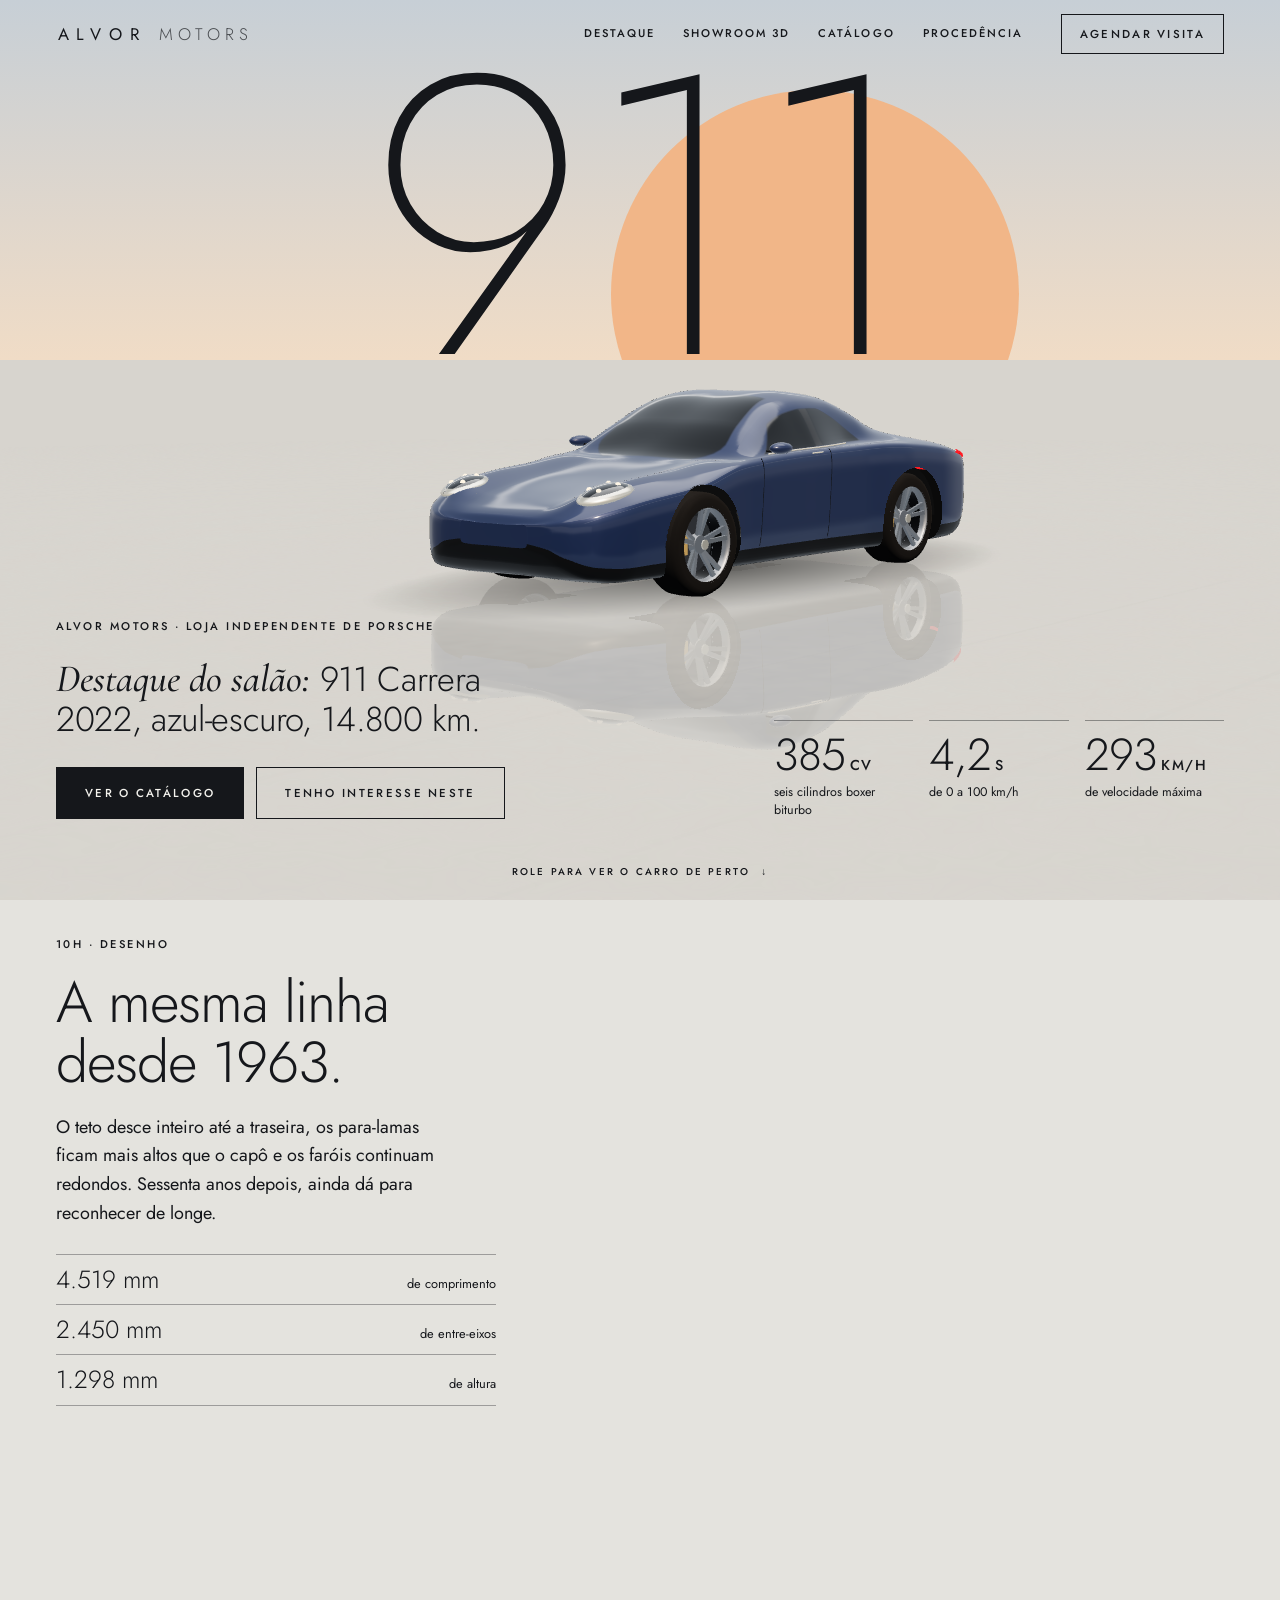
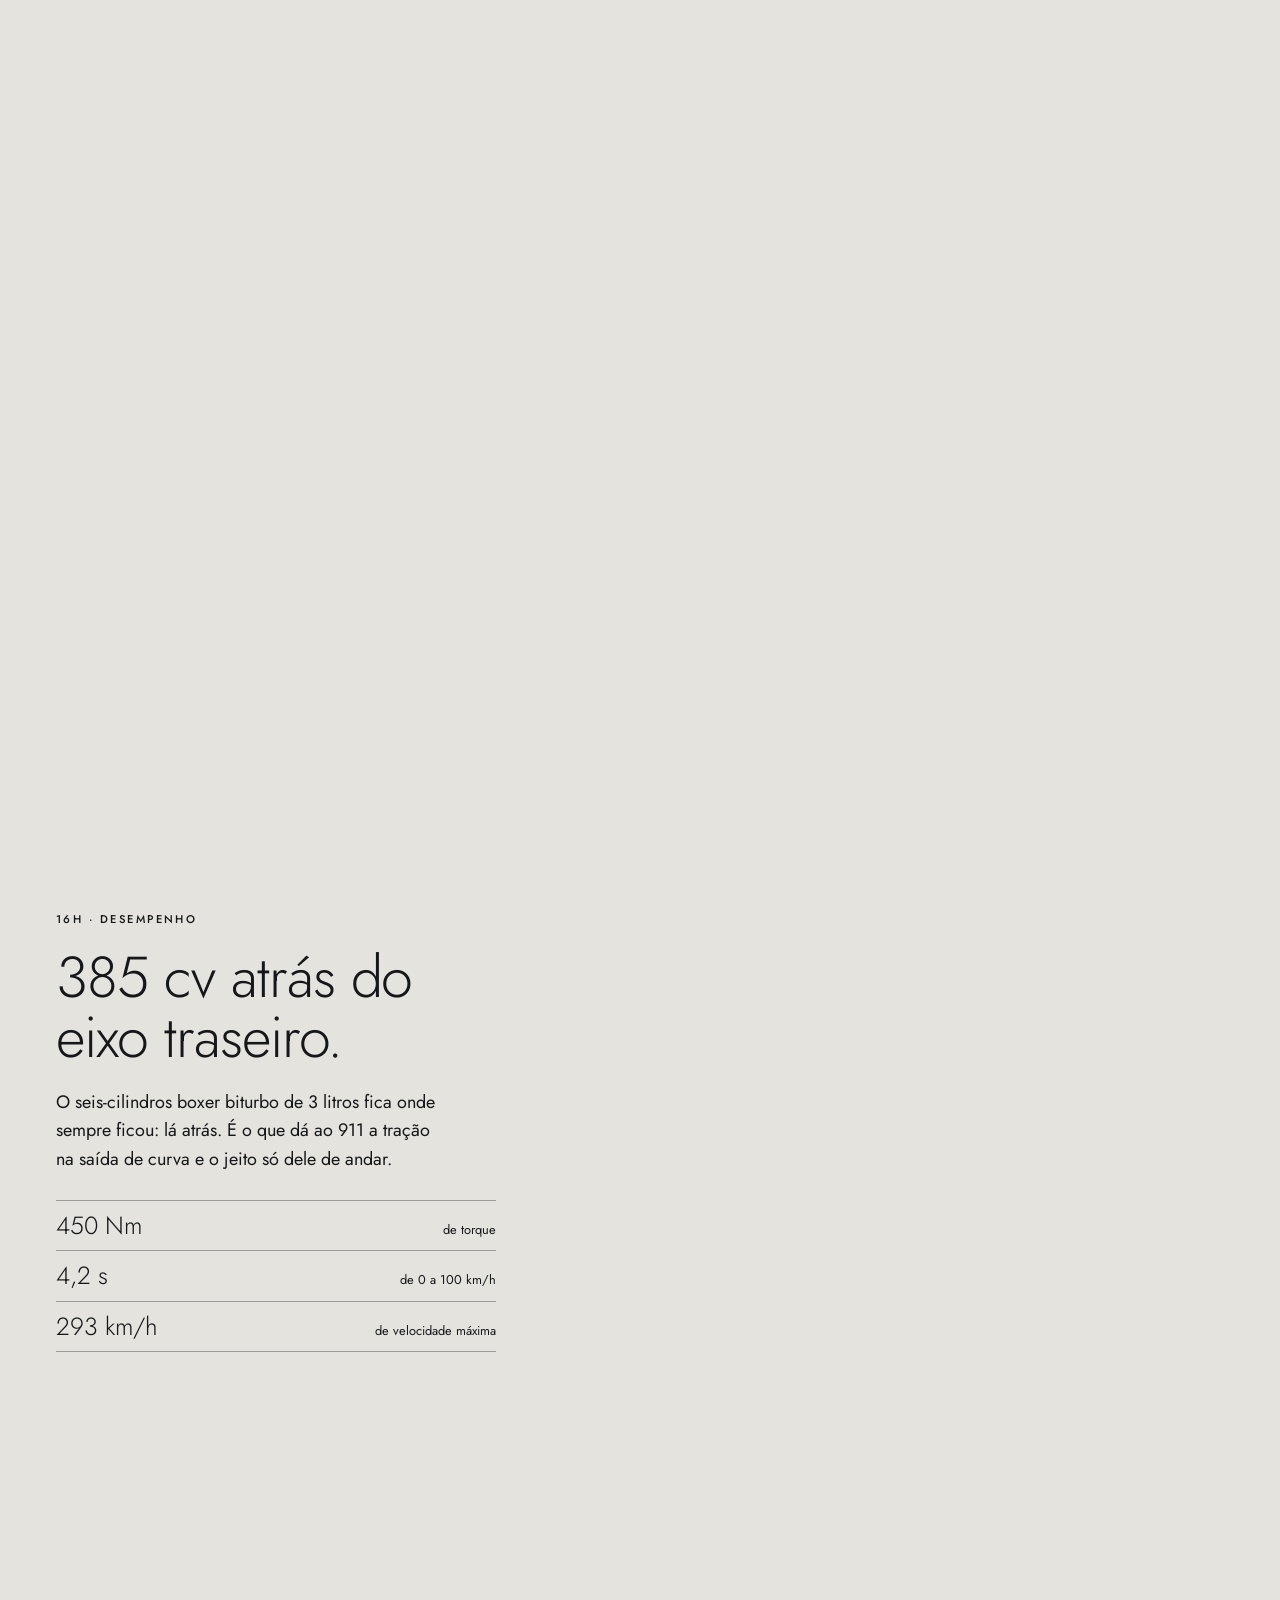
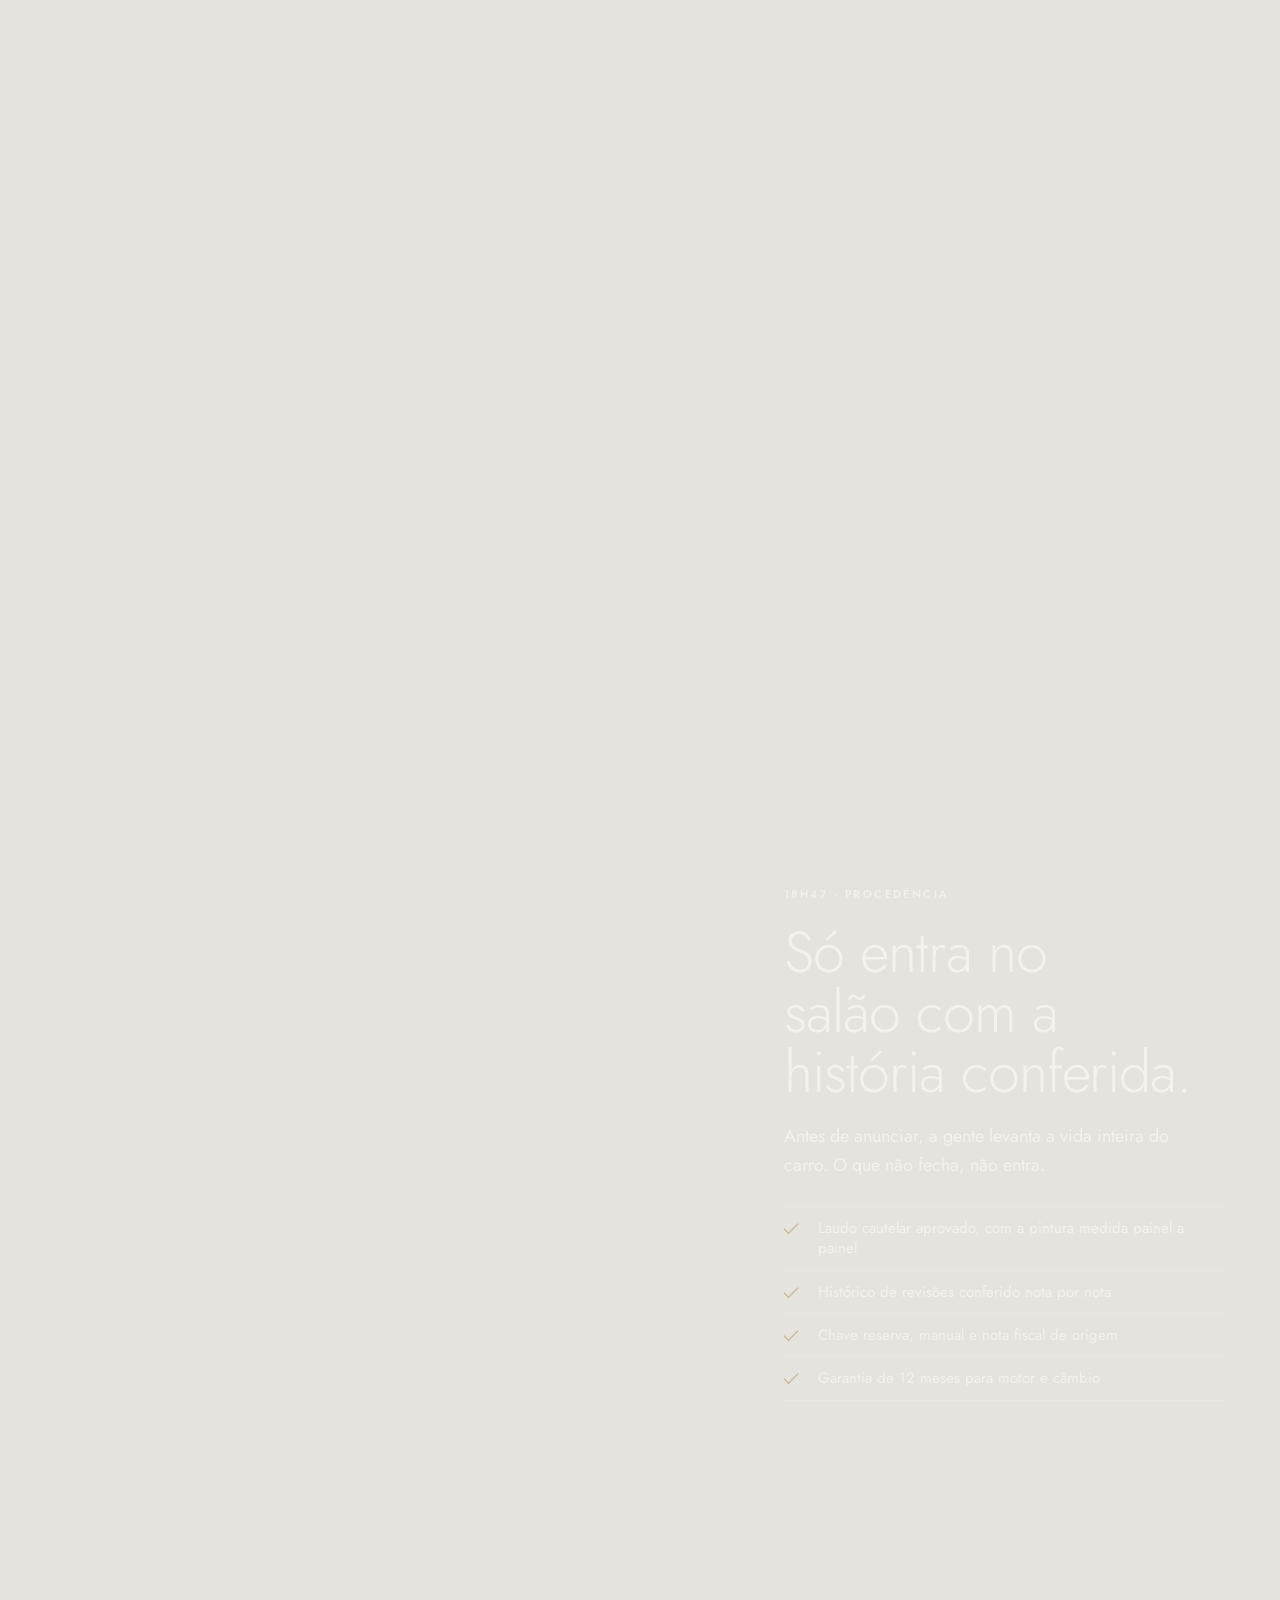
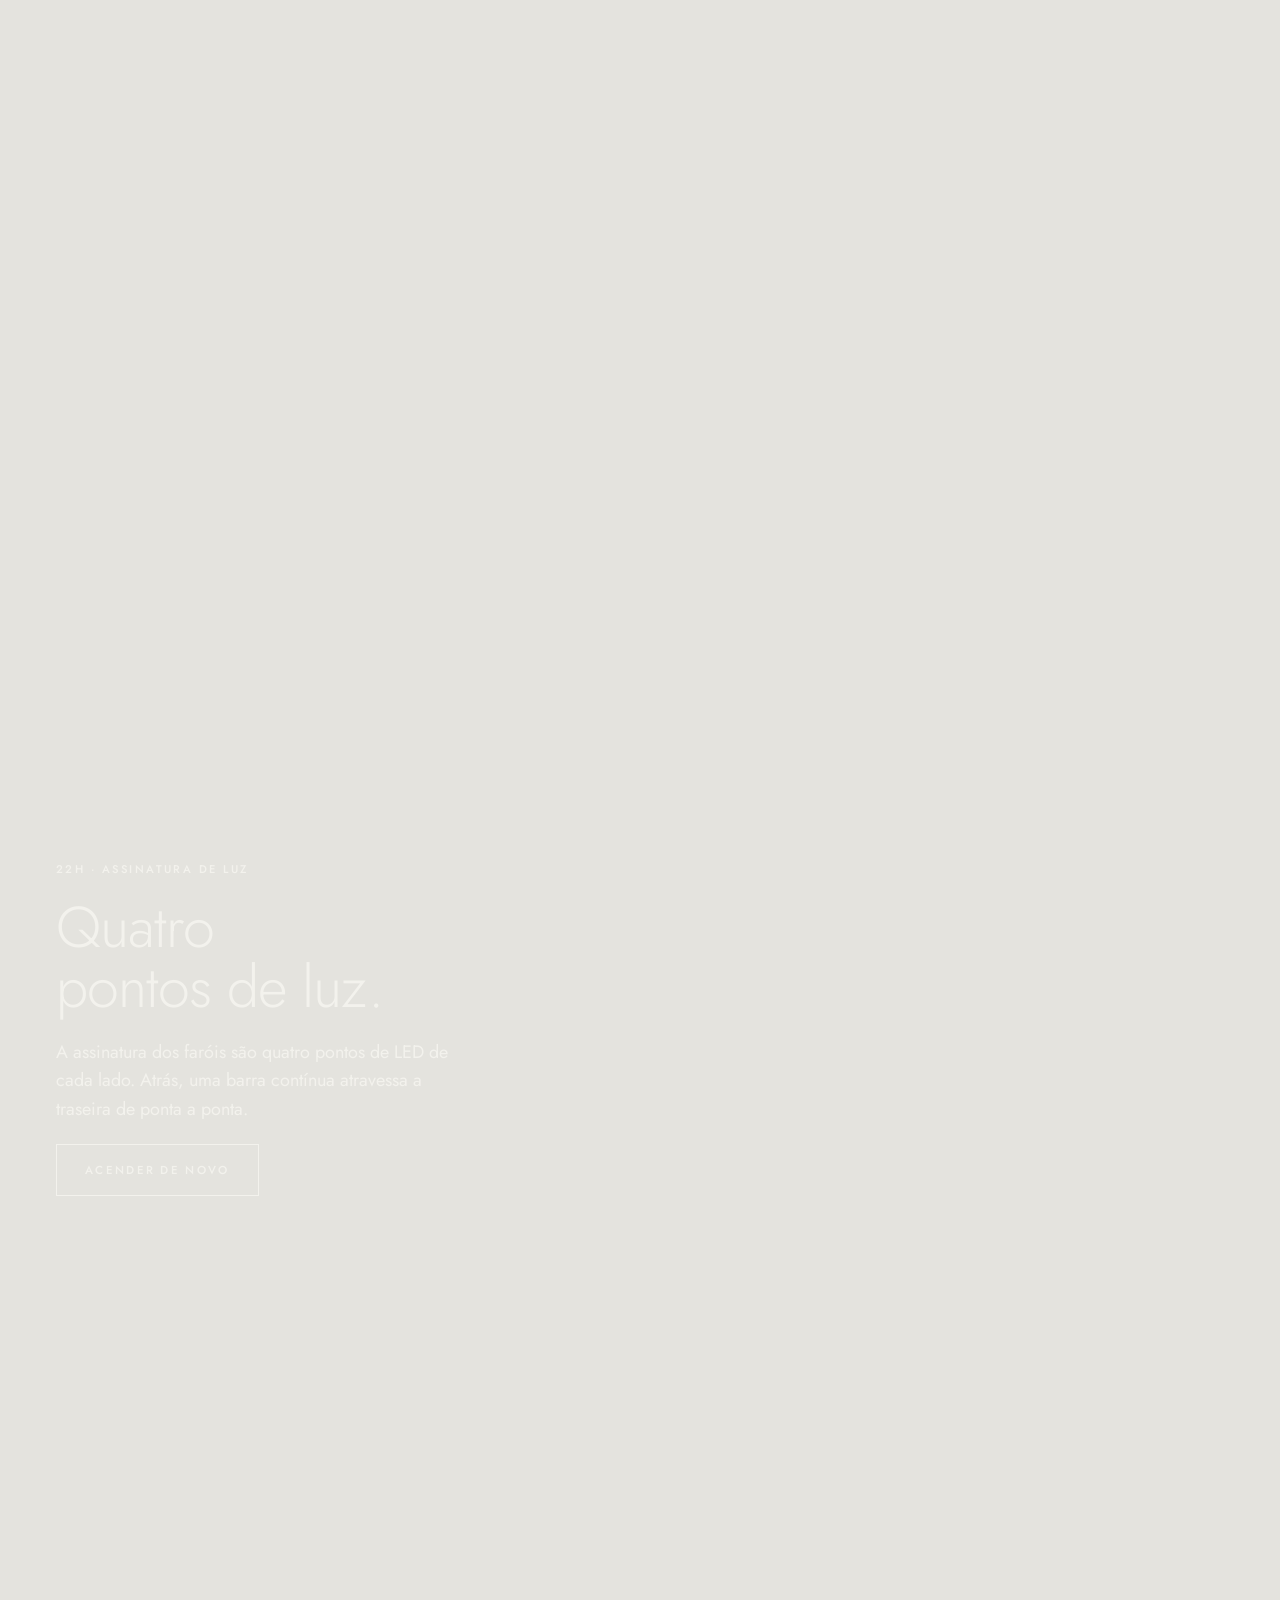
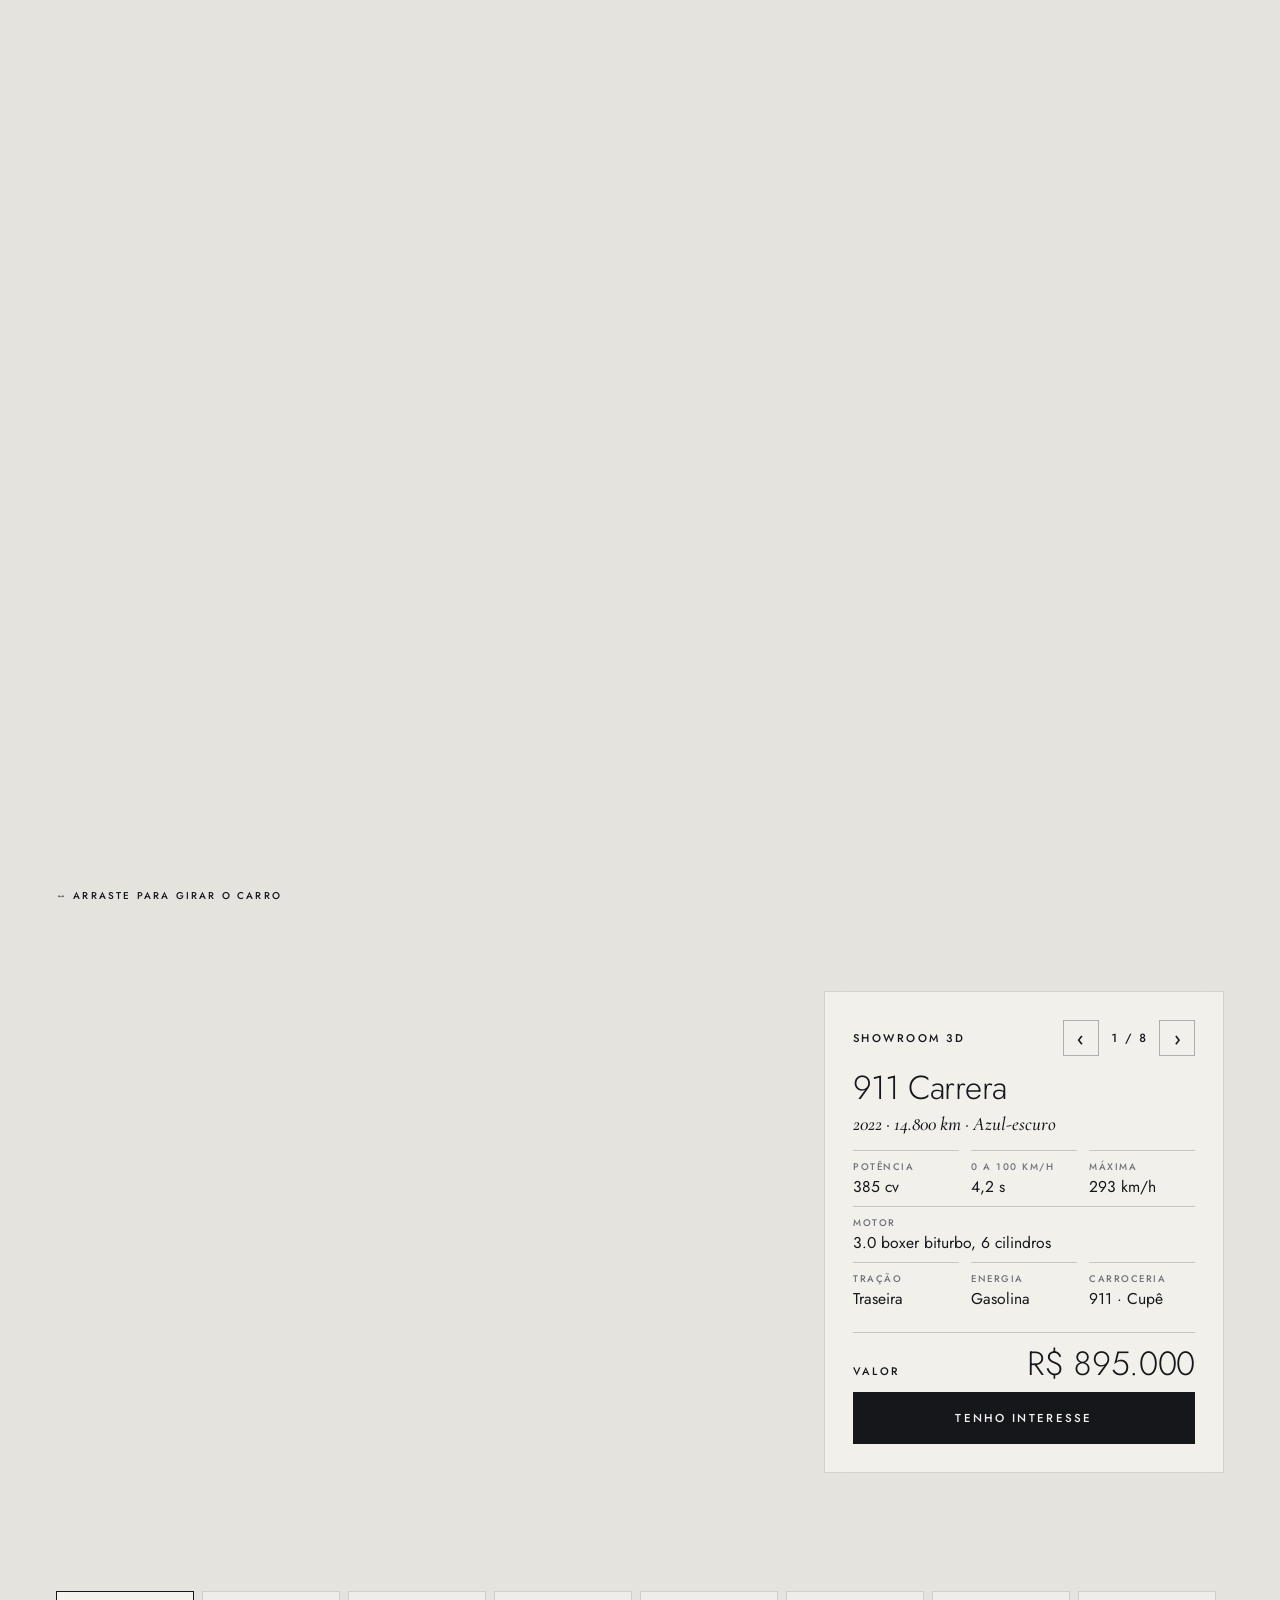
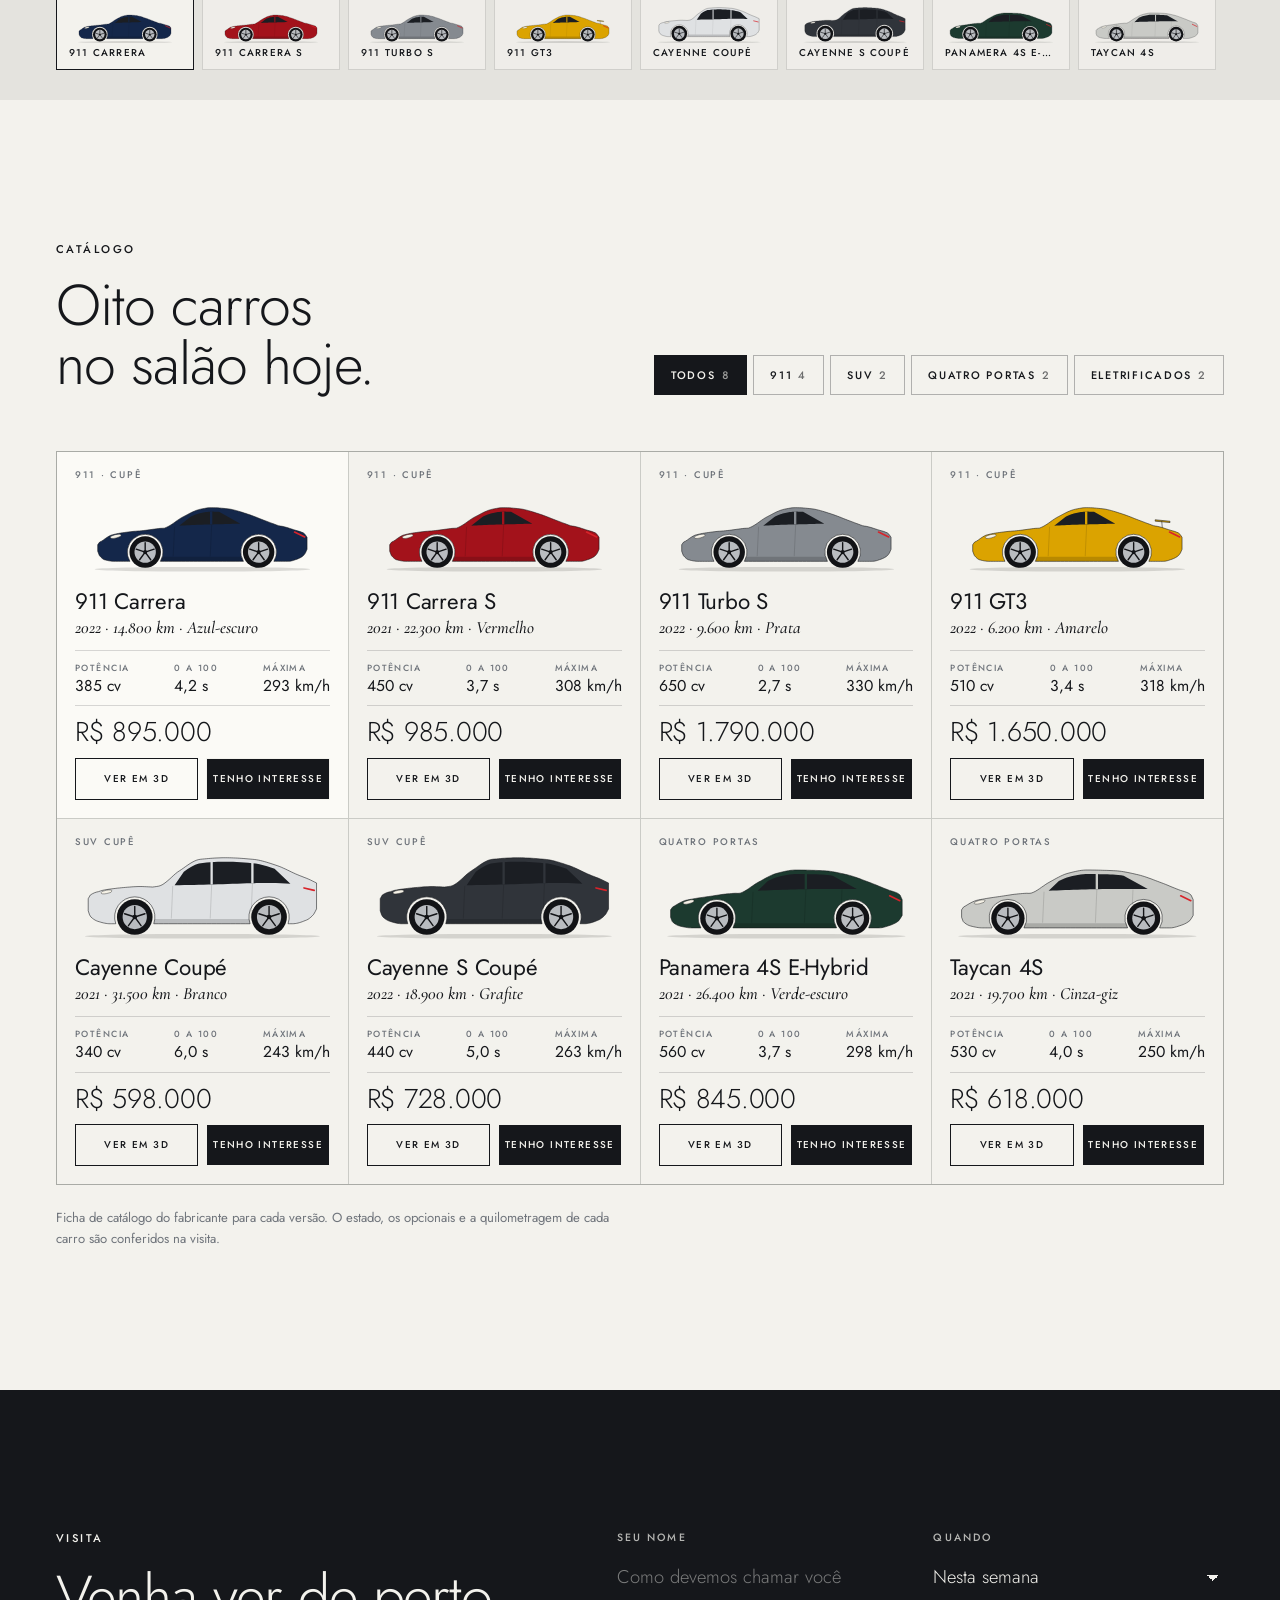
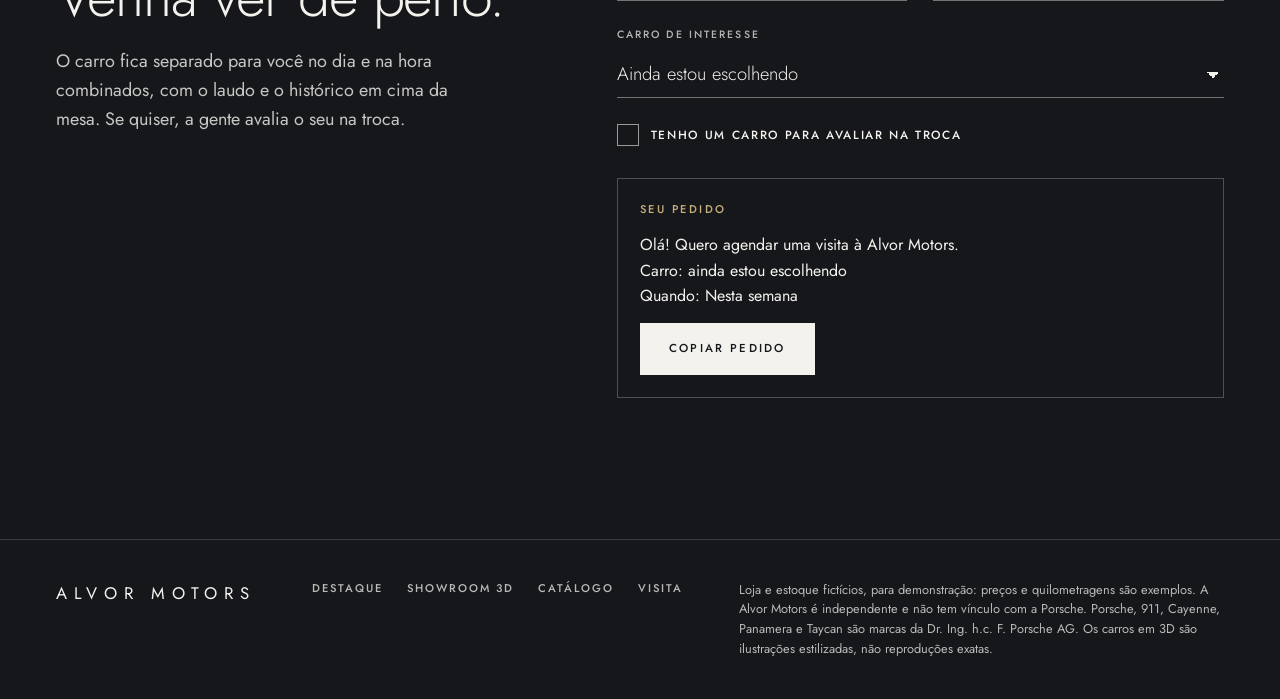
==== commit ff149523: "Troca o carro-conceito por um 911 em 3D e adiciona catálogo A página deixa de ser o lançamento de um" ====
--- a/alvor-carros-de-luxo/index.html
+++ b/alvor-carros-de-luxo/index.html
@@ -3,8 +3,8 @@
 <head>
 <meta charset="utf-8">
 <meta name="viewport" content="width=device-width, initial-scale=1, viewport-fit=cover">
-<title>Alvor Lume</title>
-<meta name="description" content="Alvor Lume, grand tourer elétrico: 620 cv, 0 a 100 km/h em 3,4 s e 640 km de autonomia. Configure o seu e agende um test drive.">
+<title>Alvor Motors</title>
+<meta name="description" content="Alvor Motors, loja independente de Porsche: 911, Cayenne, Panamera e Taycan com procedência conferida. Veja o destaque em 3D e o catálogo completo.">
 <meta name="theme-color" content="#E4E3DE">
 <link rel="icon" href="data:image/svg+xml,%3Csvg xmlns='http://www.w3.org/2000/svg' viewBox='0 0 64 64'%3E%3Crect width='64' height='64' fill='%2315171B'/%3E%3Ccircle cx='32' cy='40' r='16' fill='%23F3B585'/%3E%3Crect y='40' width='64' height='24' fill='%2315171B'/%3E%3C/svg%3E">
 <link rel="preconnect" href="https://fonts.googleapis.com">
@@ -14,40 +14,38 @@
 </head>
 <body>
 
-<a class="skip" href="#desenho">Pular para o conteúdo</a>
-
-<!-- ================= PALCO: céu, sol, nome e o carro em 3D ================= -->
+<a class="skip" href="#catalogo">Pular para o catálogo</a>
+
+<!-- ================= PALCO: céu, sol, número e o carro em 3D ================= -->
 <div class="stage" id="stage" aria-hidden="true">
   <div class="sky">
     <div class="sky__above"><div class="sun"></div></div>
   </div>
-  <p class="stage__name" id="stage-name"><span>L</span><span>u</span><span>m</span><span>e</span></p>
+  <p class="stage__name" id="stage-name"><span>9</span><span>1</span><span>1</span></p>
   <canvas id="scene"></canvas>
-  <svg class="stage__fallback" id="fallback" viewBox="-2.9 -1.6 5.8 2.1" preserveAspectRatio="xMidYMax meet"></svg>
+  <div class="stage__fallback" id="fallback"></div>
   <p class="clock" id="clock"><span id="clock-time">06:12</span><i id="clock-label">Alvor</i></p>
 </div>
 
 <!-- ================= NAV ================= -->
 <header class="nav" id="nav">
   <div class="nav__bar">
-    <a class="nav__logo" href="#topo" aria-label="Alvor, voltar ao início">Alvor</a>
+    <a class="nav__logo" href="#topo" aria-label="Alvor Motors, voltar ao início">Alvor <span>Motors</span></a>
     <nav class="nav__links" aria-label="Seções do site">
-      <a href="#desenho">Desenho</a>
-      <a href="#desempenho">Desempenho</a>
-      <a href="#interior">Interior</a>
-      <a href="#configurar">Configurar</a>
-      <a href="#ficha">Ficha técnica</a>
+      <a href="#desenho">Destaque</a>
+      <a href="#showroom">Showroom 3D</a>
+      <a href="#catalogo">Catálogo</a>
+      <a href="#procedencia">Procedência</a>
     </nav>
-    <a class="btn btn--line nav__cta" href="#test-drive">Test drive</a>
+    <a class="btn btn--line nav__cta" href="#visita">Agendar visita</a>
     <button class="nav__menu" type="button" id="menu-btn" aria-expanded="false" aria-controls="menu-panel">Menu</button>
   </div>
   <div class="nav__panel" id="menu-panel" hidden>
-    <a href="#desenho">Desenho</a>
-    <a href="#desempenho">Desempenho</a>
-    <a href="#interior">Interior</a>
-    <a href="#configurar">Configurar</a>
-    <a href="#ficha">Ficha técnica</a>
-    <a href="#test-drive">Test drive</a>
+    <a href="#desenho">Destaque</a>
+    <a href="#showroom">Showroom 3D</a>
+    <a href="#catalogo">Catálogo</a>
+    <a href="#procedencia">Procedência</a>
+    <a href="#visita">Agendar visita</a>
   </div>
 </header>
 
@@ -58,20 +56,20 @@
   <section class="hero ch" id="hero" data-key="alvor">
     <div class="wrap hero__in">
       <div class="hero__copy">
-        <p class="kicker">Alvor Lume · grand tourer elétrico</p>
-        <h1 class="hero__line"><em>Do alvor ao anoitecer,</em> 640&nbsp;km sem parar.</h1>
+        <p class="kicker">Alvor Motors · loja independente de Porsche</p>
+        <h1 class="hero__line"><em>Destaque do salão:</em> 911 Carrera 2022, azul-escuro, 14.800&nbsp;km.</h1>
         <div class="hero__cta">
-          <a class="btn btn--solid" href="#configurar">Configurar o seu</a>
-          <a class="btn btn--line" href="#test-drive">Agendar test drive</a>
+          <a class="btn btn--solid" href="#catalogo">Ver o catálogo</a>
+          <a class="btn btn--line" href="#visita" data-interest="911-carrera">Tenho interesse neste</a>
         </div>
       </div>
       <dl class="facts">
-        <div><dt>620<small>cv</small></dt><dd>dois motores, tração integral</dd></div>
-        <div><dt>3,4<small>s</small></dt><dd>de 0 a 100 km/h</dd></div>
-        <div><dt>640<small>km</small></dt><dd>de autonomia (WLTP)</dd></div>
+        <div><dt>385<small>cv</small></dt><dd>seis cilindros boxer biturbo</dd></div>
+        <div><dt>4,2<small>s</small></dt><dd>de 0 a 100 km/h</dd></div>
+        <div><dt>293<small>km/h</small></dt><dd>de velocidade máxima</dd></div>
       </dl>
     </div>
-    <p class="hero__scroll">Role a página: o dia passa com você <span aria-hidden="true">↓</span></p>
+    <p class="hero__scroll">Role para ver o carro de perto <span aria-hidden="true">↓</span></p>
   </section>
 
   <!-- ===== 10h · Desenho ===== -->
@@ -79,12 +77,12 @@
     <div class="wrap">
       <div class="ch__text">
         <p class="kicker">10h · Desenho</p>
-        <h2>Uma linha só, do farol à lanterna.</h2>
-        <p>O Lume foi desenhado como se desenha uma curva de concreto: de uma vez. O ombro nasce no para-lama, atravessa a porta sem interrupção e fecha na traseira.</p>
+        <h2>A mesma linha desde 1963.</h2>
+        <p>O teto desce inteiro até a traseira, os para-lamas ficam mais altos que o capô e os faróis continuam redondos. Sessenta anos depois, ainda dá para reconhecer de longe.</p>
         <dl class="specs">
-          <div><dt>0,21</dt><dd>coeficiente de arrasto (Cx)</dd></div>
-          <div><dt>4.920 mm</dt><dd>de comprimento</dd></div>
-          <div><dt>3.060 mm</dt><dd>de entre-eixos</dd></div>
+          <div><dt>4.519 mm</dt><dd>de comprimento</dd></div>
+          <div><dt>2.450 mm</dt><dd>de entre-eixos</dd></div>
+          <div><dt>1.298 mm</dt><dd>de altura</dd></div>
         </dl>
       </div>
     </div>
@@ -95,29 +93,29 @@
     <div class="wrap">
       <div class="ch__text">
         <p class="kicker">16h · Desempenho</p>
-        <h2>620 cv que chegam sem barulho.</h2>
-        <p>Dois motores, tração integral e o torque inteiro desde a primeira volta da roda. A resposta é imediata, e o silêncio continua lá.</p>
+        <h2>385 cv atrás do eixo traseiro.</h2>
+        <p>O seis-cilindros boxer biturbo de 3 litros fica onde sempre ficou: lá atrás. É o que dá ao 911 a tração na saída de curva e o jeito só dele de andar.</p>
         <dl class="specs">
-          <div><dt>850 Nm</dt><dd>de torque</dd></div>
-          <div><dt>250 km/h</dt><dd>de velocidade máxima</dd></div>
-          <div><dt>18 min</dt><dd>de 10% a 80% em recarga rápida</dd></div>
+          <div><dt>450 Nm</dt><dd>de torque</dd></div>
+          <div><dt>4,2 s</dt><dd>de 0 a 100 km/h</dd></div>
+          <div><dt>293 km/h</dt><dd>de velocidade máxima</dd></div>
         </dl>
       </div>
     </div>
   </section>
 
-  <!-- ===== 18h47 · Interior ===== -->
-  <section class="ch ch--right ch--dark" id="interior" data-key="poente">
-    <div class="wrap">
-      <div class="ch__text">
-        <p class="kicker">18h47 · Interior</p>
-        <h2>A luz do fim da tarde entra inteira.</h2>
-        <p>Um arco de vidro contínuo cobre a cabine do capô à traseira. Por dentro, quatro materiais e nenhum plástico à vista.</p>
-        <ul class="swatches">
-          <li style="--m:#9C6B43"><span></span>Couro caramelo, curtido sem cromo</li>
-          <li style="--m:#6E4B2F"><span></span>Freijó de manejo certificado</li>
-          <li style="--m:#D9D2C2"><span></span>Linho cru nos painéis</li>
-          <li style="--m:#B59A6A"><span></span>Latão escovado nos comandos</li>
+  <!-- ===== 18h47 · Procedência ===== -->
+  <section class="ch ch--right ch--dark" id="procedencia" data-key="poente">
+    <div class="wrap">
+      <div class="ch__text">
+        <p class="kicker">18h47 · Procedência</p>
+        <h2>Só entra no salão com a história conferida.</h2>
+        <p>Antes de anunciar, a gente levanta a vida inteira do carro. O que não fecha, não entra.</p>
+        <ul class="checks">
+          <li>Laudo cautelar aprovado, com a pintura medida painel a painel</li>
+          <li>Histórico de revisões conferido nota por nota</li>
+          <li>Chave reserva, manual e nota fiscal de origem</li>
+          <li>Garantia de 12 meses para motor e câmbio</li>
         </ul>
       </div>
     </div>
@@ -128,102 +126,93 @@
     <div class="wrap">
       <div class="ch__text">
         <p class="kicker">22h · Assinatura de luz</p>
-        <h2>À noite, ele assina.</h2>
-        <p>Uma lâmina de luz contorna a frente de para-lama a para-lama e acende do centro para fora quando você chega perto. Atrás, o mesmo gesto em vermelho.</p>
+        <h2>Quatro pontos de luz.</h2>
+        <p>A assinatura dos faróis são quatro pontos de LED de cada lado. Atrás, uma barra contínua atravessa a traseira de ponta a ponta.</p>
         <button class="btn btn--line" type="button" id="relight">Acender de novo</button>
       </div>
     </div>
   </section>
 
-  <!-- ===== Configurador ===== -->
-  <section class="config" id="configurar" data-key="estudio">
-    <div class="wrap config__in">
-      <div class="config__panel">
-        <p class="kicker">Configurador</p>
-        <h2>Monte o seu Lume.</h2>
-
-        <fieldset class="opt">
-          <legend>Pintura <output id="paint-name">Atlântico</output></legend>
-          <div class="chips" id="paints" role="radiogroup" aria-label="Cor da pintura"></div>
-        </fieldset>
-
-        <fieldset class="opt">
-          <legend>Rodas <output id="wheel-name">Turbina 21"</output></legend>
-          <div class="seg" id="wheels"></div>
-        </fieldset>
-
-        <div class="config__sum">
-          <p class="config__price"><small>A partir de</small><b id="price">R$ 890.000</b></p>
-          <a class="btn btn--solid" href="#test-drive" id="config-cta">Dirigir esta configuração</a>
-        </div>
-      </div>
-      <p class="config__hint" id="orbit-hint"><span aria-hidden="true">↔</span> Arraste para girar o carro</p>
+  <!-- ===== Showroom 3D ===== -->
+  <section class="show" id="showroom" data-key="estudio">
+    <div class="wrap show__in">
+      <p class="show__hint" id="orbit-hint"><span aria-hidden="true">↔</span> Arraste para girar o carro</p>
+
+      <div class="show__panel" id="panel" aria-live="polite">
+        <div class="show__head">
+          <p class="kicker">Showroom 3D</p>
+          <div class="show__nav">
+            <button type="button" id="prev" aria-label="Carro anterior">‹</button>
+            <span id="counter">1 / 8</span>
+            <button type="button" id="next" aria-label="Próximo carro">›</button>
+          </div>
+        </div>
+        <h2 id="car-name">911 Carrera</h2>
+        <p class="show__meta" id="car-meta">2022 · 14.800 km · Prata</p>
+        <dl class="show__specs" id="car-specs"></dl>
+        <div class="show__sum">
+          <p class="show__price"><small>Valor</small><b id="price">R$ 895.000</b></p>
+          <a class="btn btn--solid" href="#visita" id="interest">Tenho interesse</a>
+        </div>
+      </div>
+
+      <div class="strip" id="strip" role="listbox" aria-label="Carros do catálogo"></div>
     </div>
   </section>
 
 </div>
 
-<!-- ================= FICHA TÉCNICA ================= -->
-<section class="sheet sec" id="ficha">
+<!-- ================= CATÁLOGO ================= -->
+<section class="cat sec" id="catalogo">
   <div class="wrap">
-    <header class="sec-head">
-      <p class="kicker">Ficha técnica</p>
-      <h2>Os números, na escala certa.</h2>
+    <header class="sec-head sec-head--row">
+      <div>
+        <p class="kicker">Catálogo</p>
+        <h2><span id="cat-count">Oito</span> carros no salão hoje.</h2>
+      </div>
+      <div class="filters" id="filters" role="group" aria-label="Filtrar o catálogo"></div>
     </header>
-
-    <figure class="plan" id="plan">
-      <svg id="plan-svg" role="img" aria-label="Vista lateral do Alvor Lume com cotas: 4.920 mm de comprimento, 3.060 mm de entre-eixos e 1.325 mm de altura"></svg>
-    </figure>
-
-    <dl class="table">
-      <div><dt>Motorização</dt><dd>Dois motores elétricos, tração integral</dd></div>
-      <div><dt>Potência</dt><dd>456 kW (620 cv)</dd></div>
-      <div><dt>Torque</dt><dd>850 Nm</dd></div>
-      <div><dt>0 a 100 km/h</dt><dd>3,4 s</dd></div>
-      <div><dt>Velocidade máxima</dt><dd>250 km/h, limitada</dd></div>
-      <div><dt>Bateria</dt><dd>105 kWh, arquitetura de 800 V</dd></div>
-      <div><dt>Autonomia</dt><dd>640 km (ciclo WLTP)</dd></div>
-      <div><dt>Recarga rápida</dt><dd>Até 270 kW, de 10% a 80% em 18 min</dd></div>
-      <div><dt>Comprimento · largura · altura</dt><dd>4.920 · 2.000 · 1.325 mm</dd></div>
-      <div><dt>Entre-eixos</dt><dd>3.060 mm</dd></div>
-      <div><dt>Peso em ordem de marcha</dt><dd>2.290 kg</dd></div>
-      <div><dt>Porta-malas</dt><dd>420 L atrás, 60 L na frente</dd></div>
-    </dl>
+    <div class="grid" id="grid"></div>
+    <p class="cat__note">Ficha de catálogo do fabricante para cada versão. O estado, os opcionais e a quilometragem de cada carro são conferidos na visita.</p>
   </div>
 </section>
 
-<!-- ================= TEST DRIVE ================= -->
-<section class="drive sec" id="test-drive">
+<!-- ================= VISITA ================= -->
+<section class="drive sec" id="visita">
   <div class="wrap drive__grid">
     <div class="drive__intro">
-      <p class="kicker">Test drive</p>
-      <h2>Dirija antes de decidir.</h2>
-      <p>Levamos o Lume até você, com a configuração que você montou. São 40 minutos de estrada, sem roteiro e sem vendedor no banco do lado.</p>
-    </div>
-
-    <form class="form" id="drive-form" novalidate>
+      <p class="kicker">Visita</p>
+      <h2>Venha ver de perto.</h2>
+      <p>O carro fica separado para você no dia e na hora combinados, com o laudo e o histórico em cima da mesa. Se quiser, a gente avalia o seu na troca.</p>
+    </div>
+
+    <form class="form" id="visit-form" novalidate>
       <div class="field">
         <label for="f-nome">Seu nome</label>
         <input type="text" id="f-nome" name="nome" autocomplete="name" placeholder="Como devemos chamar você">
       </div>
       <div class="field">
-        <label for="f-cidade">Cidade</label>
-        <input type="text" id="f-cidade" name="cidade" autocomplete="address-level2" placeholder="Onde você quer dirigir">
-      </div>
-      <div class="field field--full">
         <label for="f-quando">Quando</label>
         <select id="f-quando" name="quando">
+          <option>Nesta semana</option>
           <option>Nas próximas duas semanas</option>
-          <option>Neste mês</option>
-          <option>Sem pressa, quero conhecer primeiro</option>
+          <option>Sem pressa, estou pesquisando</option>
         </select>
+      </div>
+      <div class="field field--full">
+        <label for="f-carro">Carro de interesse</label>
+        <select id="f-carro" name="carro"></select>
+      </div>
+      <div class="field field--full field--check">
+        <input type="checkbox" id="f-troca" name="troca">
+        <label for="f-troca">Tenho um carro para avaliar na troca</label>
       </div>
 
       <div class="msg field--full">
         <p class="kicker">Seu pedido</p>
         <p class="msg__text" id="msg" tabindex="0"></p>
         <div class="msg__actions">
-          <a class="btn btn--solid" id="msg-send" href="#test-drive" target="_blank" rel="noopener" hidden>Enviar pelo WhatsApp</a>
+          <a class="btn btn--solid" id="msg-send" href="#visita" target="_blank" rel="noopener" hidden>Enviar pelo WhatsApp</a>
           <button class="btn btn--solid" type="button" id="msg-copy">Copiar pedido</button>
           <p class="msg__status" id="msg-status" role="status" aria-live="polite"></p>
         </div>
@@ -236,15 +225,14 @@
 
 <footer class="foot">
   <div class="wrap foot__in">
-    <p class="foot__logo">Alvor</p>
+    <p class="foot__logo">Alvor Motors</p>
     <nav aria-label="Rodapé">
-      <a href="#desenho">Desenho</a>
-      <a href="#desempenho">Desempenho</a>
-      <a href="#interior">Interior</a>
-      <a href="#configurar">Configurar</a>
-      <a href="#ficha">Ficha técnica</a>
+      <a href="#desenho">Destaque</a>
+      <a href="#showroom">Showroom 3D</a>
+      <a href="#catalogo">Catálogo</a>
+      <a href="#visita">Visita</a>
     </nav>
-    <p class="foot__note">Carro-conceito. Marca, modelo, preços e números desta página são demonstrativos.</p>
+    <p class="foot__note">Loja e estoque fictícios, para demonstração: preços e quilometragens são exemplos. A Alvor Motors é independente e não tem vínculo com a Porsche. Porsche, 911, Cayenne, Panamera e Taycan são marcas da Dr. Ing. h.c. F. Porsche AG. Os carros em 3D são ilustrações estilizadas, não reproduções exatas.</p>
   </div>
 </footer>
 
--- a/alvor-carros-de-luxo/css/style.css
+++ b/alvor-carros-de-luxo/css/style.css
@@ -1,9 +1,10 @@
 /* ==========================================================================
-   Alvor Lume
+   Alvor Motors
    Layout: um palco fixo (céu, sol, piso e o carro em 3D) fica atrás de tudo.
-   Os capítulos rolam por cima e o dia passa junto: alvor, manhã, tarde,
-   poente e noite. Depois, o estúdio do configurador e uma ficha técnica em
-   papel claro. Geometria modernista: retângulos secos, um disco, fios finos.
+   Os capítulos do carro em destaque rolam por cima e o dia passa junto:
+   alvor, manhã, tarde, poente e noite. Depois vêm o showroom em 3D, o
+   catálogo em papel claro e o pedido de visita. Geometria modernista:
+   retângulos secos, um disco, fios finos.
    ========================================================================== */
 
 :root {
@@ -60,7 +61,6 @@
 
 h1, h2, h3, p, ul, ol, dl, dd, figure, fieldset { margin: 0; }
 ul, ol { padding: 0; list-style: none; }
-fieldset { border: 0; padding: 0; min-width: 0; }
 a { color: inherit; }
 button, input, select { font: inherit; color: inherit; }
 button { cursor: pointer; background: none; border: 0; padding: 0; }
@@ -104,6 +104,7 @@
 .btn::before { content: ""; position: absolute; inset: 0; z-index: -1; background: var(--brass); transform: scaleX(0); transform-origin: left; transition: transform .6s var(--ease-out); }
 .btn--solid { background: var(--fg, var(--ink)); color: var(--on-fg, var(--bone)); }
 .btn--line { color: var(--fg, currentColor); }
+.btn--small { min-height: 42px; padding-inline: 12px; font-size: .62rem; letter-spacing: .14em; }
 @media (hover: hover) {
   .btn:hover::before { transform: scaleX(1); }
   .btn:hover { color: var(--ink); border-color: var(--brass); }
@@ -127,23 +128,24 @@
 }
 
 .stage__name {
-  position: absolute; left: 0; right: 0; top: calc(var(--hy) - .835em);   /* as letras ficam de pé sobre o horizonte */
-  display: flex; justify-content: center;
+  position: absolute; left: 0; right: 0; top: calc(var(--hy) - .86em);   /* os números ficam de pé sobre o horizonte */
+  display: flex; justify-content: center; gap: .02em;
   font-family: var(--display); font-weight: 200;
-  font-size: min(36vw, 40svh); line-height: 1; letter-spacing: -.045em;
+  font-size: min(40vw, 44svh); line-height: 1; letter-spacing: -.02em;
+  font-variant-numeric: lining-nums;
   color: var(--ink); white-space: nowrap;
   opacity: var(--name-a, 1); transform: translateY(var(--name-y, 0));
 }
 .stage__name span { display: inline-block; }
-.js .stage__name span { opacity: 0; transform: translateY(.16em); transition: opacity 1.6s var(--ease-out), transform 2s var(--ease-out); transition-delay: calc(.5s + var(--i) * .13s); }
+.js .stage__name span { opacity: 0; transform: translateY(.16em); transition: opacity 1.6s var(--ease-out), transform 2s var(--ease-out); transition-delay: calc(.5s + var(--i) * .16s); }
 .js .stage.is-lit .stage__name span { opacity: 1; transform: none; }
 
 #scene { position: absolute; inset: 0; width: 100%; height: 100%; display: block; }
-.stage__fallback { display: none; position: absolute; left: 16%; width: 68%; bottom: calc(100% - var(--hy) - 20vh); height: 30vh; }
+.stage__fallback { display: none; position: absolute; left: 7%; width: 86%; bottom: calc(100% - var(--hy) - 9vh); }
+@media (min-width: 900px) { .stage__fallback { left: 34%; width: 50%; } }
+.stage__fallback svg { display: block; width: 100%; height: auto; }
 .no-webgl #scene { display: none; }
 .no-webgl .stage__fallback { display: block; }
-.stage__fallback path { fill: var(--ink); }
-.stage__fallback circle { fill: var(--graphite); }
 
 .clock {
   position: absolute; left: max(var(--gutter), env(safe-area-inset-left, 0px)); bottom: calc(22px + env(safe-area-inset-bottom, 0px));
@@ -169,18 +171,20 @@
 .nav.is-light { color: var(--bone); --fg: var(--bone); }
 .nav.is-hidden { transform: translateY(-110%); }
 .nav__bar { width: min(1248px, 100%); height: var(--nav-h); margin-inline: auto; display: flex; align-items: center; gap: 12px; }
-.nav__logo { margin-right: auto; font-family: var(--display); font-weight: 400; font-size: 1.05rem; letter-spacing: .46em; text-transform: uppercase; text-decoration: none; padding-left: .1em; }
+.nav__logo { margin-right: auto; font-family: var(--display); font-weight: 400; font-size: 1.05rem; letter-spacing: .46em; text-transform: uppercase; text-decoration: none; padding-left: .1em; white-space: nowrap; }
+.nav__logo span { font-weight: 300; letter-spacing: .3em; opacity: .7; display: none; }
 .nav__links { display: none; gap: 4px; margin-right: 14px; }
 .nav__links a, .nav__menu { font-size: .7rem; font-weight: 500; letter-spacing: .18em; text-transform: uppercase; text-decoration: none; }
 .nav__links a { position: relative; padding: 12px 12px; }
 .nav__links a::after { content: ""; position: absolute; left: 12px; right: 12px; bottom: 6px; height: 1px; background: currentColor; transform: scaleX(0); transform-origin: right; transition: transform .5s var(--ease-out); }
 .nav__links a:hover::after { transform: scaleX(1); transform-origin: left; }
-.nav__cta { min-height: 40px; padding-inline: 20px; }
+.nav__cta { min-height: 40px; padding-inline: 18px; }
 .nav__menu { padding: 12px 0 12px 12px; }
 .nav__panel { display: grid; width: min(1248px, 100%); margin-inline: auto; padding: 6px 0 18px; }
 .nav__panel a { padding: 13px 0; border-top: 1px solid color-mix(in srgb, currentColor 22%, transparent); font-family: var(--display); font-weight: 300; font-size: 1.5rem; text-decoration: none; }
 .nav.is-open { color: var(--bone); --fg: var(--bone); }
 .nav.is-open::before { content: ""; position: absolute; inset: 0; z-index: -1; background: var(--ink); }
+@media (min-width: 520px) { .nav__logo span { display: inline; } }
 @media (min-width: 980px) { .nav__links { display: flex; } .nav__menu, .nav__panel { display: none; } }
 
 /* ==========================================================================
@@ -204,8 +208,8 @@
 
 .facts { display: grid; grid-template-columns: repeat(3, minmax(0, 1fr)); gap: 16px; }
 .facts div { display: grid; gap: 6px; align-content: start; padding-top: 12px; border-top: 1px solid color-mix(in srgb, currentColor 40%, transparent); min-width: 0; }
-.facts dt { font-family: var(--display); font-weight: 300; font-size: clamp(1.9rem, 3.7vw, 3.4rem); line-height: 1; letter-spacing: -.02em; white-space: nowrap; font-variant-numeric: lining-nums; }
-.facts dt small { font-size: .34em; font-weight: 500; letter-spacing: .12em; text-transform: uppercase; margin-left: .3em; }
+.facts dt { font-family: var(--display); font-weight: 300; font-size: clamp(1.8rem, 3.5vw, 3.2rem); line-height: 1; letter-spacing: -.02em; white-space: nowrap; font-variant-numeric: lining-nums; }
+.facts dt small { font-size: .32em; font-weight: 500; letter-spacing: .1em; text-transform: uppercase; margin-left: .3em; }
 .facts dd { font-size: .78rem; line-height: 1.4; }
 
 .hero__scroll { position: absolute; left: 0; right: 0; bottom: calc(20px + env(safe-area-inset-bottom, 0px)); text-align: center; font-size: .62rem; font-weight: 500; letter-spacing: .22em; text-transform: uppercase; }
@@ -213,7 +217,7 @@
 @keyframes nudge { 0%, 100% { transform: translateY(-2px); } 50% { transform: translateY(4px); } }
 @media (max-width: 899px) { .hero__scroll { display: none; } }
 @media (max-width: 599px) { .hero__cta .btn--line { display: none; } .hero__in { padding-bottom: 34px; gap: 22px; } .hero__copy { gap: 16px; } }
-@media (min-width: 900px) { .hero__in { grid-template-columns: minmax(0, 1fr) minmax(0, 430px); gap: 48px; } }
+@media (min-width: 900px) { .hero__in { grid-template-columns: minmax(0, 1fr) minmax(0, 450px); gap: 48px; } }
 
 /* ----- capítulos rolantes ----- */
 .ch:not(.hero) { min-height: 175vh; }
@@ -228,8 +232,7 @@
 .ch--left .ch__text { margin-right: auto; }
 .ch--right .ch__text { margin-left: auto; }
 @media (min-width: 900px) {
-  .ch--left .ch__text, .ch--right .ch__text { top: 26vh; }
-  .ch--top .ch__text { width: min(560px, 100%); }
+  .ch--left .ch__text, .ch--right .ch__text, .ch--top .ch__text { top: 24vh; }
 }
 
 .specs { display: grid; gap: 0; width: 100%; margin-top: 6px; }
@@ -238,10 +241,10 @@
 .specs dt { font-family: var(--display); font-weight: 300; font-size: 1.55rem; line-height: 1.1; white-space: nowrap; }
 .specs dd { font-size: .8rem; line-height: 1.35; text-align: right; }
 
-.swatches { display: grid; gap: 0; width: 100%; margin-top: 6px; }
-.swatches li { display: flex; align-items: center; gap: 14px; padding-block: 10px; border-top: 1px solid color-mix(in srgb, currentColor 30%, transparent); font-size: .92rem; line-height: 1.3; }
-.swatches li:last-child { border-bottom: 1px solid color-mix(in srgb, currentColor 30%, transparent); }
-.swatches span { flex: none; width: 30px; height: 30px; background: linear-gradient(135deg, color-mix(in srgb, var(--m) 78%, white), var(--m) 55%, color-mix(in srgb, var(--m) 70%, black)); }
+.checks { display: grid; gap: 0; width: 100%; margin-top: 6px; }
+.checks li { display: grid; grid-template-columns: 22px minmax(0, 1fr); gap: 12px; align-items: baseline; padding-block: 11px; border-top: 1px solid color-mix(in srgb, currentColor 30%, transparent); font-size: .94rem; line-height: 1.35; }
+.checks li:last-child { border-bottom: 1px solid color-mix(in srgb, currentColor 30%, transparent); }
+.checks li::before { content: ""; width: 14px; height: 7px; border-left: 1.5px solid var(--brass-hi); border-bottom: 1.5px solid var(--brass-hi); transform: translateY(-3px) rotate(-45deg); }
 
 /* entrada do texto de cada capítulo */
 .js .ch:not(.hero) .ch__text > * { opacity: 0; transform: translateY(22px); transition: opacity .9s var(--ease-out), transform 1.1s var(--ease-out); }
@@ -251,74 +254,139 @@
 .js .ch.is-seen .ch__text > *:nth-child(4) { transition-delay: .24s; }
 
 /* ==========================================================================
-   CONFIGURADOR
-   ========================================================================== */
-
-.config { position: relative; min-height: 100vh; min-height: 100svh; display: grid; color: var(--ink); --fg: var(--ink); --on-fg: var(--bone); touch-action: pan-y; cursor: grab; -webkit-user-select: none; user-select: none; }
-.config.is-drag { cursor: grabbing; }
-.config__in { position: relative; display: grid; align-items: end; padding-block: calc(var(--nav-h) + 20px) 28px; }
-.config__panel {
-  display: grid; gap: 22px; width: min(400px, 100%); cursor: auto;
-  padding: clamp(20px, 2.4vw, 30px);
-  background: color-mix(in srgb, var(--bone) 86%, transparent);
+   SHOWROOM 3D
+   ========================================================================== */
+
+.show { position: relative; min-height: 100vh; min-height: 100svh; display: grid; color: var(--ink); --fg: var(--ink); --on-fg: var(--bone); touch-action: pan-y; cursor: grab; -webkit-user-select: none; user-select: none; }
+.show.is-drag { cursor: grabbing; }
+.show__in { position: relative; display: grid; grid-template-columns: minmax(0, 1fr); grid-template-rows: minmax(0, 1fr) auto auto; gap: 14px; padding-block: calc(var(--nav-h) + 20px) 22px; }
+.show__hint { align-self: start; font-size: .62rem; font-weight: 500; letter-spacing: .22em; text-transform: uppercase; transition: opacity .6s; pointer-events: none; }
+.show__hint.is-gone { opacity: 0; }
+
+.show__panel {
+  display: grid; gap: 14px; cursor: auto; min-width: 0;
+  padding: clamp(18px, 2.2vw, 28px);
+  background: color-mix(in srgb, var(--bone) 88%, transparent);
   -webkit-backdrop-filter: blur(14px); backdrop-filter: blur(14px);
   border: 1px solid color-mix(in srgb, var(--ink) 14%, transparent);
 }
-.config__panel h2 { font-size: clamp(1.7rem, 2.6vw, 2.3rem); }
-.opt { display: grid; gap: 12px; }
-.opt legend { display: flex; justify-content: space-between; align-items: baseline; gap: 12px; width: 100%; padding: 0 0 10px; font-size: .68rem; font-weight: 500; letter-spacing: .2em; text-transform: uppercase; border-bottom: 1px solid color-mix(in srgb, var(--ink) 20%, transparent); }
-.opt output { font-family: var(--serif); font-style: italic; font-weight: 500; font-size: 1.2rem; letter-spacing: 0; text-transform: none; }
-.chips { display: flex; flex-wrap: wrap; gap: 10px; padding-top: 4px; }
-.chips button { position: relative; width: 38px; height: 38px; background: linear-gradient(135deg, color-mix(in srgb, var(--c) 72%, white) 0, var(--c) 46%, color-mix(in srgb, var(--c) 64%, black) 100%); transition: transform .5s var(--ease-out); }
-.chips button::after { content: ""; position: absolute; inset: -5px; border: 1px solid var(--ink); opacity: 0; transform: scale(.86); transition: opacity .3s, transform .5s var(--ease-out); }
-.chips button[aria-checked="true"]::after { opacity: 1; transform: none; }
-@media (hover: hover) { .chips button:hover { transform: translateY(-3px); } }
-.seg { display: grid; grid-template-columns: repeat(2, minmax(0, 1fr)); border: 1px solid var(--ink); }
-.seg input { position: absolute; opacity: 0; pointer-events: none; }
-.seg label { cursor: pointer; display: grid; gap: 2px; padding: 12px 14px; font-size: .86rem; line-height: 1.25; transition: background-color .4s, color .4s; }
-.seg label small { font-size: .7rem; opacity: .75; }
-.seg label + input + label { border-left: 1px solid var(--ink); }
-.seg input:checked + label { background: var(--ink); color: var(--bone); }
-.seg input:focus-visible + label { outline: 2px solid var(--brass); outline-offset: 2px; }
-.config__sum { display: grid; gap: 14px; padding-top: 16px; border-top: 1px solid color-mix(in srgb, var(--ink) 20%, transparent); }
-.config__price { display: flex; align-items: baseline; justify-content: space-between; gap: 12px; }
-.config__price small { font-size: .68rem; font-weight: 500; letter-spacing: .2em; text-transform: uppercase; }
-.config__price b { font-family: var(--display); font-weight: 300; font-size: 2.1rem; line-height: 1; letter-spacing: -.01em; font-variant-numeric: tabular-nums lining-nums; }
-.config__sum .btn { width: 100%; }
-.config__hint { position: absolute; left: max(var(--gutter), env(safe-area-inset-left, 0px)); top: calc(var(--nav-h) + 26px); font-size: .62rem; font-weight: 500; letter-spacing: .22em; text-transform: uppercase; transition: opacity .6s; pointer-events: none; }
-.config__hint.is-gone { opacity: 0; }
-@media (min-width: 900px) { .config__in { align-items: center; padding-bottom: 60px; } .config__panel { margin-left: auto; } .config__hint { top: auto; bottom: 34px; } }
-
-/* ==========================================================================
-   FICHA TÉCNICA
-   ========================================================================== */
-
-.sheet { position: relative; z-index: 2; background: var(--bone); color: var(--ink); }
-.sec-head { display: grid; gap: 18px; margin-bottom: clamp(36px, 5vw, 64px); }
-.plan { overflow-x: auto; margin-bottom: clamp(40px, 6vw, 84px); }
-.plan svg { display: block; width: 100%; min-width: 620px; height: auto; }
-/* espessuras em metros: o desenho inteiro está em escala */
-.plan .ln { fill: none; stroke: var(--ink); stroke-width: .011; stroke-linejoin: round; stroke-linecap: round; }
-.plan .ln--thin { stroke-width: .005; }
-.plan .dim { fill: none; stroke: var(--brass); stroke-width: .006; }
-.plan text { font-family: var(--text); font-weight: 500; font-size: 7px; letter-spacing: 1.2px; text-transform: uppercase; fill: var(--ink); }
-.plan .tyre { fill: var(--ink); }
-.plan .rim { fill: var(--bone); stroke: var(--ink); stroke-width: .005; }
-.js .plan .ln, .js .plan .dim { stroke-dasharray: 1.08; stroke-dashoffset: 1.08; }   /* folga: a normalização de pathLength não é exata em arcos */
-.js .plan.is-in .ln { stroke-dashoffset: 0; transition: stroke-dashoffset 2.6s var(--ease-io); }
-.js .plan.is-in .dim { stroke-dashoffset: 0; transition: stroke-dashoffset 1.4s var(--ease-io) 1.6s; }
-.js .plan text, .js .plan .tyre, .js .plan .rim { opacity: 0; transition: opacity 1s 2s; }
-.js .plan.is-in text, .js .plan.is-in .tyre, .js .plan.is-in .rim { opacity: 1; }
-.js .plan.is-in .tyre, .js .plan.is-in .rim { transition-delay: .9s; }
-
-.table { display: grid; grid-template-columns: minmax(0, 1fr); column-gap: clamp(32px, 6vw, 96px); }
-.table div { display: grid; grid-template-columns: minmax(0, .9fr) minmax(0, 1.1fr); gap: 16px; align-items: baseline; padding-block: 15px; border-top: 1px solid color-mix(in srgb, var(--ink) 22%, transparent); }
-.table dt { font-size: .68rem; font-weight: 500; letter-spacing: .18em; text-transform: uppercase; line-height: 1.5; color: var(--mist); }
-.table dd { font-size: 1.05rem; line-height: 1.35; font-variant-numeric: tabular-nums lining-nums; }
-@media (min-width: 900px) { .table { grid-template-columns: repeat(2, minmax(0, 1fr)); } }
-
-/* ==========================================================================
-   TEST DRIVE
+.show__head { display: flex; align-items: center; justify-content: space-between; gap: 12px; }
+.show__nav { display: flex; align-items: center; gap: 4px; font-size: .74rem; font-weight: 500; letter-spacing: .12em; font-variant-numeric: tabular-nums; }
+.show__nav button { width: 36px; height: 36px; display: grid; place-items: center; border: 1px solid color-mix(in srgb, var(--ink) 30%, transparent); font-size: 1.2rem; line-height: 1; transition: background-color .3s, color .3s; }
+.show__nav button:hover { background: var(--ink); color: var(--bone); }
+.show__nav span { min-width: 4.4em; text-align: center; }
+.show__panel h2 { font-size: clamp(1.7rem, 2.6vw, 2.4rem); }
+.show__meta { font-family: var(--serif); font-style: italic; font-weight: 500; font-size: 1.2rem; line-height: 1.2; margin-top: -6px; }
+.show__specs { display: grid; grid-template-columns: repeat(3, minmax(0, 1fr)); gap: 0 12px; }
+.show__specs div { display: grid; gap: 2px; align-content: start; padding-block: 9px; border-top: 1px solid color-mix(in srgb, var(--ink) 20%, transparent); min-width: 0; }
+.show__specs dt { font-size: .6rem; font-weight: 500; letter-spacing: .16em; text-transform: uppercase; color: var(--mist); }
+.show__specs dd { font-size: .98rem; line-height: 1.25; font-variant-numeric: lining-nums; }
+.show__specs .wide { grid-column: 1 / -1; }
+.show__sum { display: grid; gap: 12px; padding-top: 14px; border-top: 1px solid color-mix(in srgb, var(--ink) 20%, transparent); }
+.show__price { display: flex; align-items: baseline; justify-content: space-between; gap: 12px; }
+.show__price small { font-size: .68rem; font-weight: 500; letter-spacing: .2em; text-transform: uppercase; }
+.show__price b { font-family: var(--display); font-weight: 300; font-size: 2.1rem; line-height: 1; letter-spacing: -.01em; font-variant-numeric: tabular-nums lining-nums; }
+.show__sum .btn { width: 100%; }
+.js .show__panel.is-swap > *:not(.show__head) { animation: swap-in .7s var(--ease-out) both; }
+.js .show__panel.is-swap > *:nth-child(3) { animation-delay: .04s; }
+.js .show__panel.is-swap > *:nth-child(4) { animation-delay: .08s; }
+.js .show__panel.is-swap > *:nth-child(5) { animation-delay: .12s; }
+@keyframes swap-in { from { opacity: 0; transform: translateX(18px); } to { opacity: 1; transform: none; } }
+
+/* tira de seleção: todos os carros, lado a lado */
+.strip { position: relative; display: flex; gap: 8px; overflow-x: auto; cursor: auto; padding-bottom: 4px; scrollbar-width: thin; min-width: 0; }
+.strip button {
+  flex: none; width: 138px; display: grid; gap: 4px; padding: 10px 12px 9px; text-align: left;
+  background: color-mix(in srgb, var(--bone) 72%, transparent);
+  border: 1px solid color-mix(in srgb, var(--ink) 14%, transparent);
+  transition: background-color .3s, border-color .3s, transform .5s var(--ease-out);
+}
+.strip button svg { display: block; width: 100%; height: auto; }
+.strip button span { font-size: .62rem; font-weight: 500; letter-spacing: .12em; text-transform: uppercase; line-height: 1.3; white-space: nowrap; overflow: hidden; text-overflow: ellipsis; }
+.strip button[aria-selected="true"] { background: var(--bone); border-color: var(--ink); }
+@media (hover: hover) { .strip button:hover { transform: translateY(-3px); } }
+
+@media (max-width: 899px) {
+  .show__specs .wide, .show__specs .more { display: none; }
+  .show__panel { gap: 10px; }
+}
+@media (min-width: 900px) {
+  .show__in { grid-template-columns: minmax(0, 1fr) minmax(0, 400px); grid-template-rows: auto minmax(0, 1fr) auto; column-gap: 32px; padding-bottom: 26px; }
+  .show__hint { grid-column: 1; grid-row: 1; }
+  .show__panel { grid-column: 2; grid-row: 1 / 3; align-self: center; }
+  .strip { grid-column: 1 / -1; grid-row: 3; }
+}
+
+/* ==========================================================================
+   SILHUETAS (catálogo, tira e reserva sem WebGL)
+   ========================================================================== */
+
+.sil .body { fill: var(--car); stroke: var(--ink); stroke-width: .012; stroke-linejoin: round; }
+.sil .shade { fill: rgba(0, 0, 0, .16); }
+.sil .glass { fill: #1B1E23; }
+.sil .line { fill: none; stroke: rgba(0, 0, 0, .34); stroke-width: .008; stroke-linecap: round; }
+.sil .tyre { fill: #121316; }
+.sil .rim { fill: #B9BCC0; }
+.sil .hub { fill: #121316; }
+.sil .spokes { stroke: #121316; stroke-width: .03; stroke-linecap: round; transform-box: fill-box; transform-origin: center; }
+.sil .lamp { fill: #F5F1E6; stroke: var(--ink); stroke-width: .008; }
+.sil .tail { fill: none; stroke: #D8232A; stroke-width: .035; stroke-linecap: round; }
+.sil .ground { fill: rgba(0, 0, 0, .13); }
+.sil .wing { fill: var(--car); stroke: var(--ink); stroke-width: .012; stroke-linejoin: round; }
+
+/* ==========================================================================
+   CATÁLOGO
+   ========================================================================== */
+
+.cat { position: relative; z-index: 2; background: var(--bone); color: var(--ink); }
+.sec-head { display: grid; grid-template-columns: minmax(0, 1fr); gap: 22px; margin-bottom: clamp(32px, 4.4vw, 56px); }
+.sec-head--row > div:first-child { display: grid; gap: 18px; min-width: 0; }
+@media (min-width: 980px) { .sec-head--row { grid-template-columns: minmax(0, 1fr) auto; align-items: end; } }
+
+.filters { display: flex; flex-wrap: wrap; gap: 6px; }
+.filters button {
+  min-height: 40px; padding: 0 16px;
+  font-size: .68rem; font-weight: 500; letter-spacing: .16em; text-transform: uppercase;
+  border: 1px solid color-mix(in srgb, var(--ink) 30%, transparent);
+  transition: background-color .3s, color .3s, border-color .3s;
+}
+.filters button i { font-style: normal; opacity: .6; margin-left: 6px; font-variant-numeric: tabular-nums; }
+.filters button[aria-pressed="true"] { background: var(--ink); color: var(--bone); border-color: var(--ink); }
+@media (hover: hover) { .filters button:hover { border-color: var(--ink); } }
+
+.grid { display: grid; grid-template-columns: repeat(auto-fill, minmax(min(100%, 290px), 1fr)); gap: 1px; background: color-mix(in srgb, var(--ink) 18%, transparent); border: 1px solid color-mix(in srgb, var(--ink) 18%, transparent); }
+.card { position: relative; display: grid; grid-template-rows: auto 1fr; min-width: 0; background: var(--bone); transition: background-color .4s; }
+.card[hidden] { display: none !important; }
+.card.is-current { background: #FBFAF6; }
+.card__art { position: relative; padding: 26px 18px 6px; overflow: hidden; }
+.card__art svg { display: block; width: 100%; height: auto; transition: transform .9s var(--ease-out); }
+.card__tag { position: absolute; left: 18px; top: 16px; font-size: .6rem; font-weight: 500; letter-spacing: .18em; text-transform: uppercase; color: var(--mist); }
+.card__body { display: grid; gap: 12px; align-content: start; padding: 10px 18px 18px; }
+.card h3 { font-family: var(--display); font-weight: 400; font-size: 1.4rem; line-height: 1.1; letter-spacing: -.01em; }
+.card__meta { font-family: var(--serif); font-style: italic; font-weight: 500; font-size: 1.08rem; line-height: 1.2; margin-top: -8px; }
+.card__specs { display: grid; grid-template-columns: repeat(3, auto); justify-content: space-between; gap: 8px; padding-block: 10px; border-block: 1px solid color-mix(in srgb, var(--ink) 16%, transparent); }
+.card__specs div { display: grid; gap: 1px; }
+.card__specs dt { font-size: .56rem; font-weight: 500; letter-spacing: .16em; text-transform: uppercase; color: var(--mist); }
+.card__specs dd { font-size: .98rem; line-height: 1.2; font-variant-numeric: lining-nums; white-space: nowrap; }
+.card__foot { display: grid; gap: 12px; }
+.card__price { font-family: var(--display); font-weight: 300; font-size: 1.7rem; line-height: 1; letter-spacing: -.01em; font-variant-numeric: lining-nums; }
+.card__actions { display: grid; grid-template-columns: repeat(2, minmax(0, 1fr)); gap: 8px; }
+@media (hover: hover) {
+  .card:hover .card__art svg { transform: translateX(-10px); }
+  .card:hover .spokes { animation: roll .9s var(--ease-out); }
+}
+@keyframes roll { from { transform: rotate(0deg); } to { transform: rotate(-160deg); } }
+
+.js .card[data-reveal] { opacity: 0; }
+.js .card[data-reveal] .card__art svg { transform: translateX(46px); }
+.js .card[data-reveal].is-in { opacity: 1; transition: opacity .8s var(--ease-out) var(--d, 0s), background-color .4s; }
+.js .card[data-reveal].is-in .card__art svg { transform: none; transition: transform 1.3s var(--ease-out) var(--d, 0s); }
+@media (hover: hover) { .js .card[data-reveal].is-in:hover .card__art svg { transform: translateX(-10px); transition-delay: 0s; transition-duration: .9s; } }
+
+.cat__note { margin-top: 22px; font-size: .82rem; color: var(--mist); max-width: 70ch; }
+
+/* ==========================================================================
+   VISITA
    ========================================================================== */
 
 .drive { position: relative; z-index: 2; background: var(--ink); color: var(--bone); --fg: var(--bone); --on-fg: var(--ink); }
@@ -328,7 +396,7 @@
 .form { display: grid; grid-template-columns: minmax(0, 1fr); gap: 26px; min-width: 0; }
 .field { display: grid; gap: 6px; min-width: 0; }
 .field label { font-size: .66rem; font-weight: 500; letter-spacing: .2em; text-transform: uppercase; color: color-mix(in srgb, var(--bone) 72%, transparent); }
-.field input, .field select {
+.field input[type="text"], .field select {
   width: 100%; min-height: 48px; padding: 8px 0; border-radius: 0;
   background: transparent; color: var(--bone);
   border: 0; border-bottom: 1px solid color-mix(in srgb, var(--bone) 42%, transparent);
@@ -338,7 +406,13 @@
 .field select { -webkit-appearance: none; appearance: none; padding-right: 28px; background-image: linear-gradient(45deg, transparent 50%, var(--bone) 50%), linear-gradient(135deg, var(--bone) 50%, transparent 50%); background-position: calc(100% - 11px) 54%, calc(100% - 5px) 54%; background-size: 6px 6px, 6px 6px; background-repeat: no-repeat; }
 .field select option { color: var(--ink); background: var(--bone); }
 .field input::placeholder { color: color-mix(in srgb, var(--bone) 46%, transparent); }
-.field input:focus, .field select:focus { outline: none; border-bottom-color: var(--brass-hi); box-shadow: 0 1px 0 var(--brass-hi); }
+.field input[type="text"]:focus, .field select:focus { outline: none; border-bottom-color: var(--brass-hi); box-shadow: 0 1px 0 var(--brass-hi); }
+.field--check { grid-template-columns: auto minmax(0, 1fr); align-items: center; gap: 12px; }
+.field--check input { -webkit-appearance: none; appearance: none; width: 22px; height: 22px; margin: 0; border: 1px solid color-mix(in srgb, var(--bone) 60%, transparent); display: grid; place-items: center; cursor: pointer; }
+.field--check input::after { content: ""; width: 11px; height: 6px; border-left: 1.5px solid var(--ink); border-bottom: 1.5px solid var(--ink); transform: translateY(-1px) rotate(-45deg) scale(0); transition: transform .3s var(--ease-out); }
+.field--check input:checked { background: var(--brass-hi); border-color: var(--brass-hi); }
+.field--check input:checked::after { transform: translateY(-1px) rotate(-45deg) scale(1); }
+.field--check label { cursor: pointer; font-size: .74rem; letter-spacing: .14em; color: var(--bone); }
 .msg { display: grid; gap: 14px; margin-top: 6px; padding: 22px; border: 1px solid color-mix(in srgb, var(--bone) 26%, transparent); }
 .msg .kicker { color: var(--brass-hi); }
 .msg__text { white-space: pre-line; font-size: 1rem; line-height: 1.6; overflow-wrap: anywhere; }
@@ -353,12 +427,12 @@
 
 .foot { position: relative; z-index: 2; background: var(--ink); color: color-mix(in srgb, var(--bone) 74%, transparent); border-top: 1px solid color-mix(in srgb, var(--bone) 16%, transparent); }
 .foot__in { display: grid; gap: 22px; padding-block: 40px calc(40px + env(safe-area-inset-bottom, 0px)); }
-.foot__logo { font-family: var(--display); font-weight: 400; font-size: 1.05rem; letter-spacing: .46em; text-transform: uppercase; color: var(--bone); }
+.foot__logo { font-family: var(--display); font-weight: 400; font-size: 1.05rem; letter-spacing: .4em; text-transform: uppercase; color: var(--bone); white-space: nowrap; }
 .foot nav { display: flex; flex-wrap: wrap; gap: 8px 24px; }
 .foot nav a { font-size: .7rem; font-weight: 500; letter-spacing: .18em; text-transform: uppercase; text-decoration: none; }
 .foot nav a:hover { color: var(--brass-hi); }
-.foot__note { font-size: .82rem; max-width: 60ch; }
-@media (min-width: 900px) { .foot__in { grid-template-columns: auto 1fr auto; align-items: center; gap: 48px; } .foot nav { justify-content: center; } }
+.foot__note { font-size: .8rem; line-height: 1.55; max-width: 66ch; }
+@media (min-width: 1100px) { .foot__in { grid-template-columns: auto auto minmax(0, 1fr); align-items: start; gap: 56px; } }
 
 /* ==========================================================================
    MOVIMENTO REDUZIDO
@@ -368,4 +442,6 @@
   *, *::before, *::after { animation-duration: .01ms !important; animation-iteration-count: 1 !important; transition-duration: .01ms !important; transition-delay: 0s !important; }
   .js .ch:not(.hero) .ch__text > * { opacity: 1; transform: none; }
   .js .stage__name span { opacity: 1; transform: none; }
-}
+  .js .card[data-reveal] { opacity: 1; }
+  .js .card[data-reveal] .card__art svg { transform: none; }
+}
